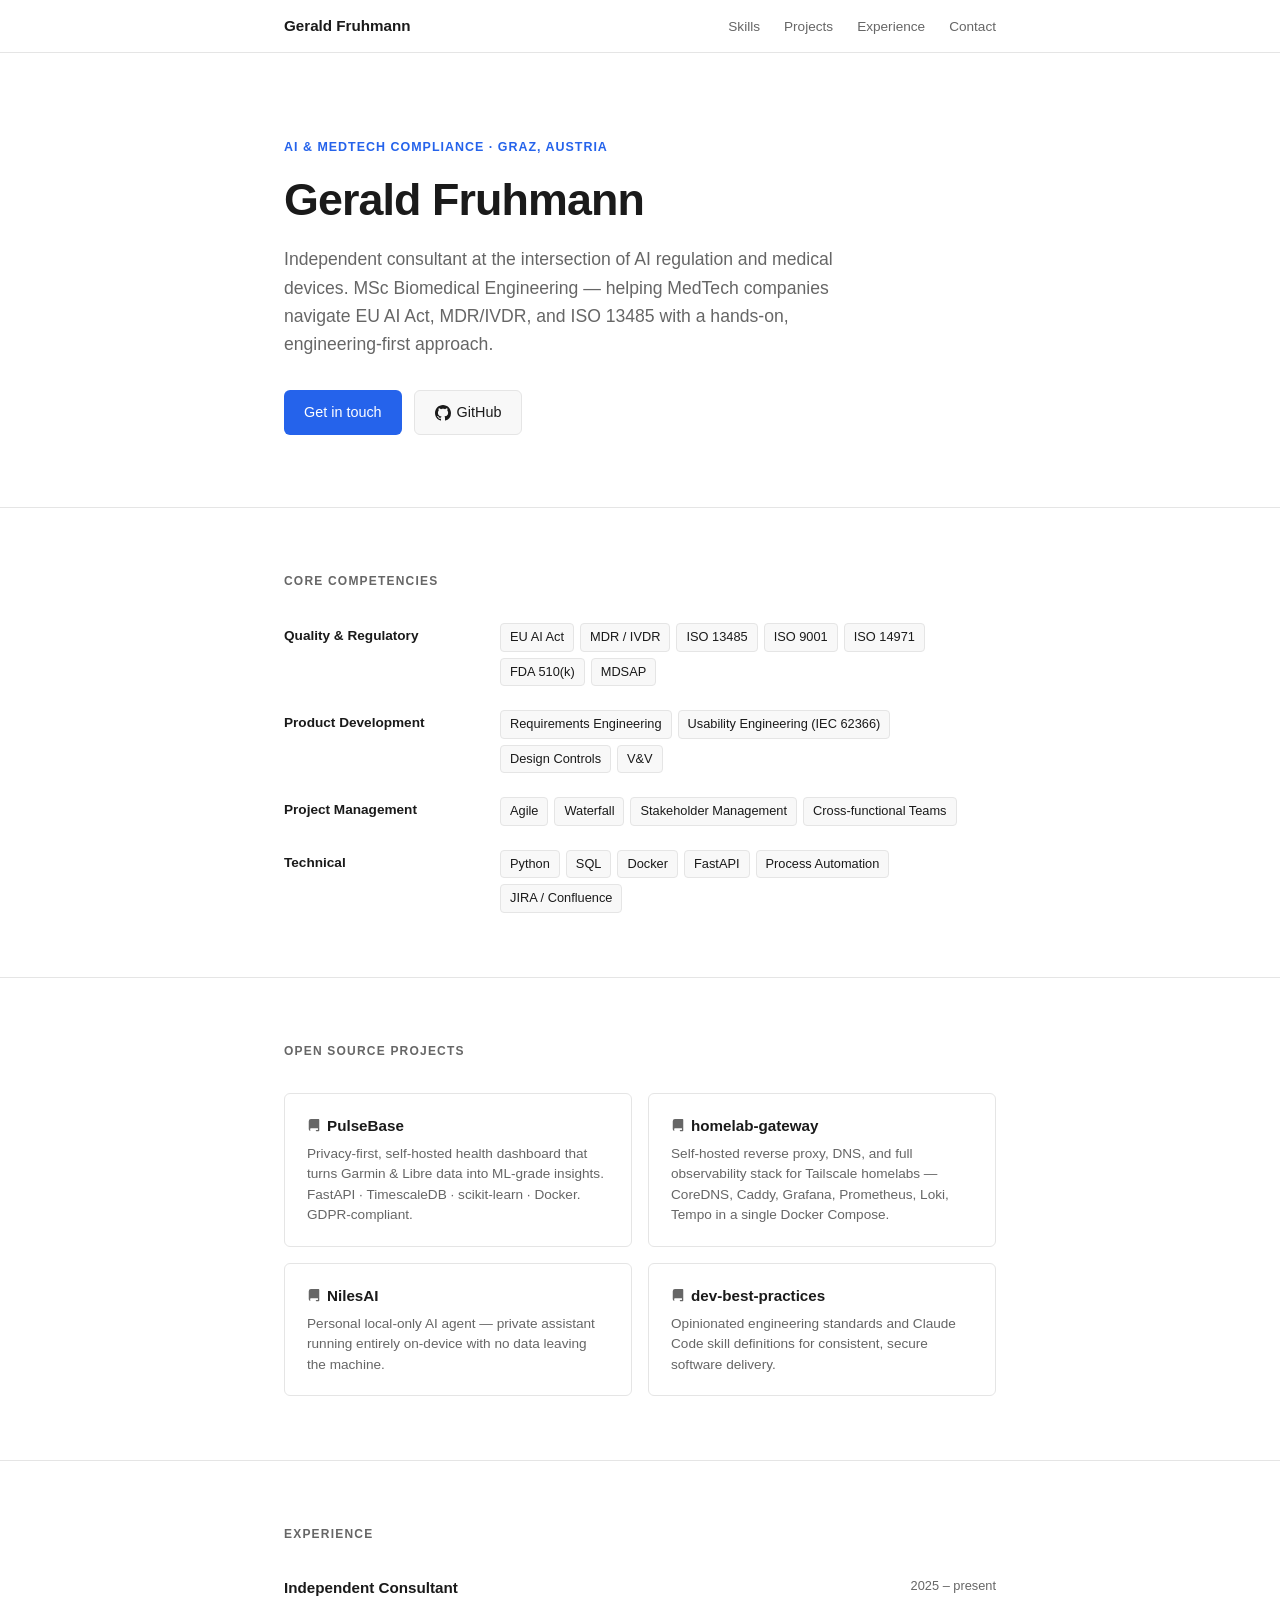
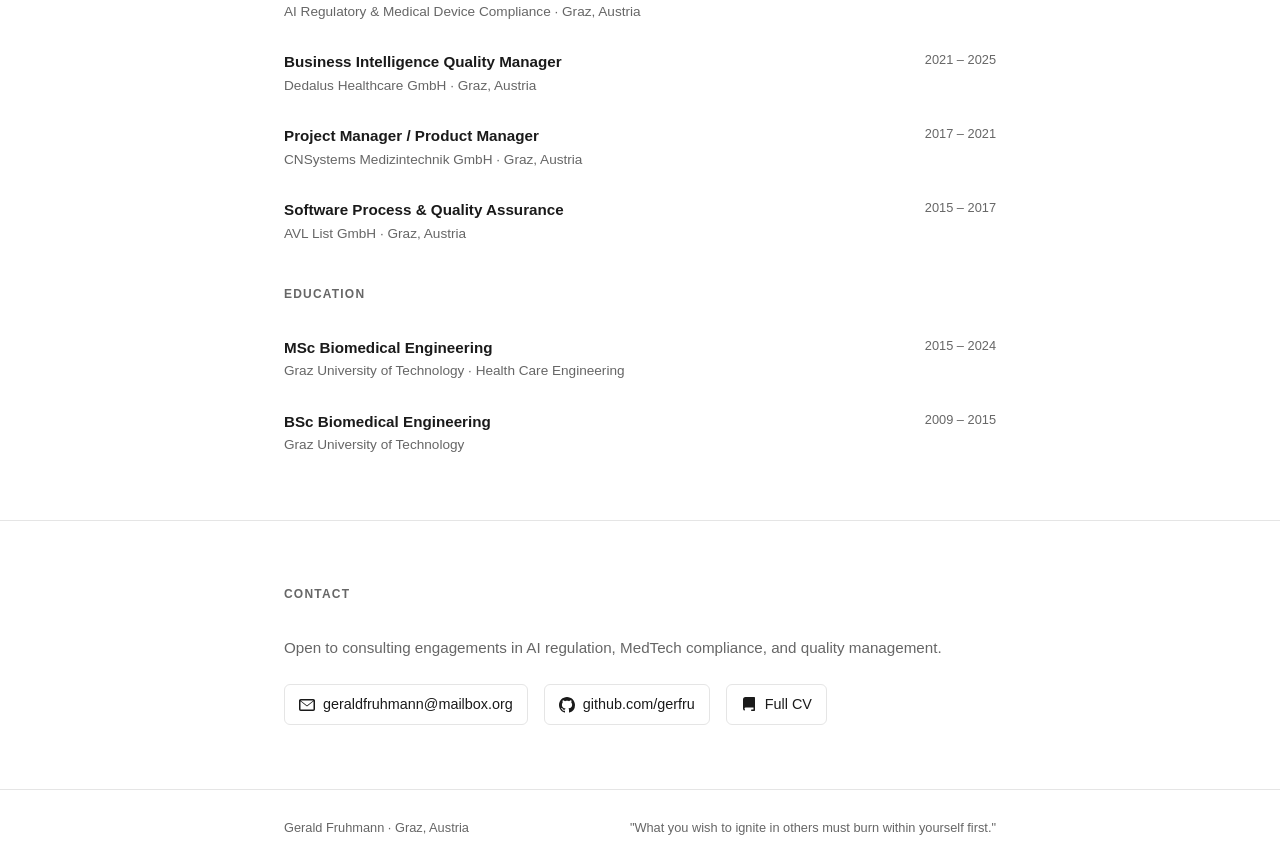
==== index.html @ ea5d5f7c "Initial portfolio landing page" ====
<!DOCTYPE html>
<html lang="en">
<head>
  <meta charset="UTF-8" />
  <meta name="viewport" content="width=device-width, initial-scale=1.0" />
  <title>Gerald Fruhmann</title>
  <meta name="description" content="AI Regulatory & Medical Device Compliance Consultant. MSc Biomedical Engineering. Based in Graz, Austria." />
  <style>
    *, *::before, *::after { box-sizing: border-box; margin: 0; padding: 0; }

    :root {
      --text:    #1a1a1a;
      --muted:   #666;
      --border:  #e5e5e5;
      --bg:      #ffffff;
      --bg-soft: #f8f8f8;
      --accent:  #2563eb;
      --radius:  6px;
    }

    html { font-size: 16px; scroll-behavior: smooth; }

    body {
      font-family: -apple-system, BlinkMacSystemFont, "Segoe UI", Helvetica, Arial, sans-serif;
      color: var(--text);
      background: var(--bg);
      line-height: 1.6;
      -webkit-font-smoothing: antialiased;
    }

    a { color: var(--accent); text-decoration: none; }
    a:hover { text-decoration: underline; }

    /* ── Layout ─────────────────────────────────────── */
    .container {
      max-width: 760px;
      margin: 0 auto;
      padding: 0 24px;
    }

    section { padding: 64px 0; }
    section + section { border-top: 1px solid var(--border); }

    /* ── Nav ─────────────────────────────────────────── */
    nav {
      position: sticky;
      top: 0;
      z-index: 10;
      background: rgba(255,255,255,0.92);
      backdrop-filter: blur(8px);
      border-bottom: 1px solid var(--border);
    }

    nav .container {
      display: flex;
      align-items: center;
      justify-content: space-between;
      height: 52px;
    }

    .nav-name {
      font-weight: 600;
      font-size: 0.95rem;
      color: var(--text);
    }

    .nav-links {
      display: flex;
      gap: 24px;
      list-style: none;
    }

    .nav-links a {
      font-size: 0.85rem;
      color: var(--muted);
    }

    .nav-links a:hover { color: var(--text); text-decoration: none; }

    /* ── Hero ─────────────────────────────────────────── */
    #about { padding-top: 80px; padding-bottom: 72px; }

    .hero-tag {
      display: inline-block;
      font-size: 0.78rem;
      font-weight: 600;
      letter-spacing: 0.08em;
      text-transform: uppercase;
      color: var(--accent);
      margin-bottom: 16px;
    }

    h1 {
      font-size: clamp(2rem, 5vw, 2.8rem);
      font-weight: 700;
      line-height: 1.15;
      letter-spacing: -0.02em;
      margin-bottom: 20px;
    }

    .hero-sub {
      font-size: 1.1rem;
      color: var(--muted);
      max-width: 580px;
      margin-bottom: 32px;
    }

    .hero-actions {
      display: flex;
      gap: 12px;
      flex-wrap: wrap;
    }

    .btn {
      display: inline-flex;
      align-items: center;
      gap: 6px;
      padding: 10px 20px;
      border-radius: var(--radius);
      font-size: 0.9rem;
      font-weight: 500;
      transition: opacity 0.15s;
    }

    .btn:hover { opacity: 0.85; text-decoration: none; }

    .btn-primary {
      background: var(--accent);
      color: #fff;
    }

    .btn-ghost {
      background: var(--bg-soft);
      color: var(--text);
      border: 1px solid var(--border);
    }

    /* ── Section headings ────────────────────────────── */
    .section-label {
      font-size: 0.75rem;
      font-weight: 600;
      letter-spacing: 0.1em;
      text-transform: uppercase;
      color: var(--muted);
      margin-bottom: 32px;
    }

    /* ── Skills ──────────────────────────────────────── */
    .skills-grid {
      display: grid;
      gap: 24px;
    }

    .skill-row {
      display: grid;
      grid-template-columns: 200px 1fr;
      gap: 16px;
      align-items: start;
    }

    .skill-label {
      font-size: 0.85rem;
      font-weight: 600;
      color: var(--text);
      padding-top: 2px;
    }

    .skill-tags {
      display: flex;
      flex-wrap: wrap;
      gap: 6px;
    }

    .tag {
      display: inline-block;
      background: var(--bg-soft);
      border: 1px solid var(--border);
      border-radius: 4px;
      padding: 3px 9px;
      font-size: 0.8rem;
      color: var(--text);
    }

    /* ── Projects ─────────────────────────────────────── */
    .projects-grid {
      display: grid;
      grid-template-columns: repeat(auto-fill, minmax(320px, 1fr));
      gap: 16px;
    }

    .project-card {
      border: 1px solid var(--border);
      border-radius: var(--radius);
      padding: 20px 22px;
      transition: border-color 0.15s, box-shadow 0.15s;
    }

    .project-card:hover {
      border-color: #bbb;
      box-shadow: 0 2px 8px rgba(0,0,0,0.06);
    }

    .project-name {
      font-weight: 600;
      font-size: 0.95rem;
      margin-bottom: 6px;
      display: flex;
      align-items: center;
      gap: 6px;
    }

    .project-name a { color: var(--text); }
    .project-name a:hover { color: var(--accent); text-decoration: none; }

    .project-desc {
      font-size: 0.85rem;
      color: var(--muted);
      line-height: 1.5;
    }

    /* ── Experience ───────────────────────────────────── */
    .exp-list { display: grid; gap: 28px; }

    .exp-item {
      display: grid;
      grid-template-columns: 1fr auto;
      gap: 4px 16px;
    }

    .exp-role { font-weight: 600; font-size: 0.95rem; }
    .exp-org  { font-size: 0.85rem; color: var(--muted); }
    .exp-date {
      font-size: 0.8rem;
      color: var(--muted);
      text-align: right;
      white-space: nowrap;
    }

    /* ── Contact ──────────────────────────────────────── */
    .contact-links {
      display: flex;
      flex-wrap: wrap;
      gap: 16px;
      margin-top: 8px;
    }

    .contact-link {
      display: inline-flex;
      align-items: center;
      gap: 8px;
      font-size: 0.9rem;
      color: var(--text);
      padding: 8px 14px;
      border: 1px solid var(--border);
      border-radius: var(--radius);
      transition: border-color 0.15s;
    }

    .contact-link:hover {
      border-color: #aaa;
      text-decoration: none;
    }

    /* ── Footer ───────────────────────────────────────── */
    footer {
      border-top: 1px solid var(--border);
      padding: 28px 0;
    }

    footer .container {
      display: flex;
      justify-content: space-between;
      align-items: center;
      flex-wrap: wrap;
      gap: 8px;
    }

    footer p { font-size: 0.8rem; color: var(--muted); }

    /* ── Responsive ───────────────────────────────────── */
    @media (max-width: 600px) {
      .skill-row { grid-template-columns: 1fr; gap: 8px; }
      .exp-item  { grid-template-columns: 1fr; }
      .exp-date  { text-align: left; }
      .projects-grid { grid-template-columns: 1fr; }
      .nav-links { gap: 16px; }
    }
  </style>
</head>
<body>

  <nav>
    <div class="container">
      <span class="nav-name">Gerald Fruhmann</span>
      <ul class="nav-links">
        <li><a href="#skills">Skills</a></li>
        <li><a href="#projects">Projects</a></li>
        <li><a href="#experience">Experience</a></li>
        <li><a href="#contact">Contact</a></li>
      </ul>
    </div>
  </nav>

  <!-- ── Hero ── -->
  <section id="about">
    <div class="container">
      <span class="hero-tag">AI &amp; MedTech Compliance · Graz, Austria</span>
      <h1>Gerald Fruhmann</h1>
      <p class="hero-sub">
        Independent consultant at the intersection of AI regulation and medical devices.
        MSc Biomedical Engineering — helping MedTech companies navigate EU AI Act, MDR/IVDR,
        and ISO 13485 with a hands-on, engineering-first approach.
      </p>
      <div class="hero-actions">
        <a class="btn btn-primary" href="#contact">Get in touch</a>
        <a class="btn btn-ghost" href="https://github.com/gerfru" target="_blank" rel="noopener">
          <!-- octicon github -->
          <svg height="16" width="16" viewBox="0 0 16 16" fill="currentColor"><path d="M8 0C3.58 0 0 3.58 0 8c0 3.54 2.29 6.53 5.47 7.59.4.07.55-.17.55-.38 0-.19-.01-.82-.01-1.49-2.01.37-2.53-.49-2.69-.94-.09-.23-.48-.94-.82-1.13-.28-.15-.68-.52-.01-.53.63-.01 1.08.58 1.23.82.72 1.21 1.87.87 2.33.66.07-.52.28-.87.51-1.07-1.78-.2-3.64-.89-3.64-3.95 0-.87.31-1.59.82-2.15-.08-.2-.36-1.02.08-2.12 0 0 .67-.21 2.2.82.64-.18 1.32-.27 2-.27.68 0 1.36.09 2 .27 1.53-1.04 2.2-.82 2.2-.82.44 1.1.16 1.92.08 2.12.51.56.82 1.27.82 2.15 0 3.07-1.87 3.75-3.65 3.95.29.25.54.73.54 1.48 0 1.07-.01 1.93-.01 2.2 0 .21.15.46.55.38A8.013 8.013 0 0016 8c0-4.42-3.58-8-8-8z"/></svg>
          GitHub
        </a>
      </div>
    </div>
  </section>

  <!-- ── Skills ── -->
  <section id="skills">
    <div class="container">
      <p class="section-label">Core Competencies</p>
      <div class="skills-grid">
        <div class="skill-row">
          <span class="skill-label">Quality &amp; Regulatory</span>
          <div class="skill-tags">
            <span class="tag">EU AI Act</span>
            <span class="tag">MDR / IVDR</span>
            <span class="tag">ISO 13485</span>
            <span class="tag">ISO 9001</span>
            <span class="tag">ISO 14971</span>
            <span class="tag">FDA 510(k)</span>
            <span class="tag">MDSAP</span>
          </div>
        </div>
        <div class="skill-row">
          <span class="skill-label">Product Development</span>
          <div class="skill-tags">
            <span class="tag">Requirements Engineering</span>
            <span class="tag">Usability Engineering (IEC 62366)</span>
            <span class="tag">Design Controls</span>
            <span class="tag">V&amp;V</span>
          </div>
        </div>
        <div class="skill-row">
          <span class="skill-label">Project Management</span>
          <div class="skill-tags">
            <span class="tag">Agile</span>
            <span class="tag">Waterfall</span>
            <span class="tag">Stakeholder Management</span>
            <span class="tag">Cross-functional Teams</span>
          </div>
        </div>
        <div class="skill-row">
          <span class="skill-label">Technical</span>
          <div class="skill-tags">
            <span class="tag">Python</span>
            <span class="tag">SQL</span>
            <span class="tag">Docker</span>
            <span class="tag">FastAPI</span>
            <span class="tag">Process Automation</span>
            <span class="tag">JIRA / Confluence</span>
          </div>
        </div>
      </div>
    </div>
  </section>

  <!-- ── Projects ── -->
  <section id="projects">
    <div class="container">
      <p class="section-label">Open Source Projects</p>
      <div class="projects-grid">

        <div class="project-card">
          <div class="project-name">
            <svg height="14" width="14" viewBox="0 0 16 16" fill="#666"><path d="M2 2.5A2.5 2.5 0 014.5 0h8.75a.75.75 0 01.75.75v12.5a.75.75 0 01-.75.75h-2.5a.75.75 0 010-1.5h1.75v-2h-8a1 1 0 00-.714 1.7.75.75 0 01-1.072 1.05A2.495 2.495 0 012 11.5v-9zm10.5-1V9h-8c-.356 0-.694.074-1 .208V2.5a1 1 0 011-1h8z"/></svg>
            <a href="https://github.com/gerfru/PulseBase" target="_blank" rel="noopener">PulseBase</a>
          </div>
          <p class="project-desc">Privacy-first, self-hosted health dashboard that turns Garmin &amp; Libre data into ML-grade insights. FastAPI · TimescaleDB · scikit-learn · Docker. GDPR-compliant.</p>
        </div>

        <div class="project-card">
          <div class="project-name">
            <svg height="14" width="14" viewBox="0 0 16 16" fill="#666"><path d="M2 2.5A2.5 2.5 0 014.5 0h8.75a.75.75 0 01.75.75v12.5a.75.75 0 01-.75.75h-2.5a.75.75 0 010-1.5h1.75v-2h-8a1 1 0 00-.714 1.7.75.75 0 01-1.072 1.05A2.495 2.495 0 012 11.5v-9zm10.5-1V9h-8c-.356 0-.694.074-1 .208V2.5a1 1 0 011-1h8z"/></svg>
            <a href="https://github.com/gerfru/homelab-gateway" target="_blank" rel="noopener">homelab-gateway</a>
          </div>
          <p class="project-desc">Self-hosted reverse proxy, DNS, and full observability stack for Tailscale homelabs — CoreDNS, Caddy, Grafana, Prometheus, Loki, Tempo in a single Docker Compose.</p>
        </div>

        <div class="project-card">
          <div class="project-name">
            <svg height="14" width="14" viewBox="0 0 16 16" fill="#666"><path d="M2 2.5A2.5 2.5 0 014.5 0h8.75a.75.75 0 01.75.75v12.5a.75.75 0 01-.75.75h-2.5a.75.75 0 010-1.5h1.75v-2h-8a1 1 0 00-.714 1.7.75.75 0 01-1.072 1.05A2.495 2.495 0 012 11.5v-9zm10.5-1V9h-8c-.356 0-.694.074-1 .208V2.5a1 1 0 011-1h8z"/></svg>
            <a href="https://github.com/gerfru/NilesAI" target="_blank" rel="noopener">NilesAI</a>
          </div>
          <p class="project-desc">Personal local-only AI agent — private assistant running entirely on-device with no data leaving the machine.</p>
        </div>

        <div class="project-card">
          <div class="project-name">
            <svg height="14" width="14" viewBox="0 0 16 16" fill="#666"><path d="M2 2.5A2.5 2.5 0 014.5 0h8.75a.75.75 0 01.75.75v12.5a.75.75 0 01-.75.75h-2.5a.75.75 0 010-1.5h1.75v-2h-8a1 1 0 00-.714 1.7.75.75 0 01-1.072 1.05A2.495 2.495 0 012 11.5v-9zm10.5-1V9h-8c-.356 0-.694.074-1 .208V2.5a1 1 0 011-1h8z"/></svg>
            <a href="https://github.com/gerfru/dev-best-practices" target="_blank" rel="noopener">dev-best-practices</a>
          </div>
          <p class="project-desc">Opinionated engineering standards and Claude Code skill definitions for consistent, secure software delivery.</p>
        </div>

      </div>
    </div>
  </section>

  <!-- ── Experience ── -->
  <section id="experience">
    <div class="container">
      <p class="section-label">Experience</p>
      <div class="exp-list">

        <div class="exp-item">
          <div>
            <div class="exp-role">Independent Consultant</div>
            <div class="exp-org">AI Regulatory &amp; Medical Device Compliance · Graz, Austria</div>
          </div>
          <div class="exp-date">2025 – present</div>
        </div>

        <div class="exp-item">
          <div>
            <div class="exp-role">Business Intelligence Quality Manager</div>
            <div class="exp-org">Dedalus Healthcare GmbH · Graz, Austria</div>
          </div>
          <div class="exp-date">2021 – 2025</div>
        </div>

        <div class="exp-item">
          <div>
            <div class="exp-role">Project Manager / Product Manager</div>
            <div class="exp-org">CNSystems Medizintechnik GmbH · Graz, Austria</div>
          </div>
          <div class="exp-date">2017 – 2021</div>
        </div>

        <div class="exp-item">
          <div>
            <div class="exp-role">Software Process &amp; Quality Assurance</div>
            <div class="exp-org">AVL List GmbH · Graz, Austria</div>
          </div>
          <div class="exp-date">2015 – 2017</div>
        </div>

      </div>

      <div style="margin-top: 40px;">
        <p class="section-label">Education</p>
        <div class="exp-list">
          <div class="exp-item">
            <div>
              <div class="exp-role">MSc Biomedical Engineering</div>
              <div class="exp-org">Graz University of Technology · Health Care Engineering</div>
            </div>
            <div class="exp-date">2015 – 2024</div>
          </div>
          <div class="exp-item">
            <div>
              <div class="exp-role">BSc Biomedical Engineering</div>
              <div class="exp-org">Graz University of Technology</div>
            </div>
            <div class="exp-date">2009 – 2015</div>
          </div>
        </div>
      </div>
    </div>
  </section>

  <!-- ── Contact ── -->
  <section id="contact">
    <div class="container">
      <p class="section-label">Contact</p>
      <p style="color: var(--muted); margin-bottom: 24px; font-size: 0.95rem;">
        Open to consulting engagements in AI regulation, MedTech compliance, and quality management.
      </p>
      <div class="contact-links">
        <a class="contact-link" href="mailto:geraldfruhmann@mailbox.org">
          <svg width="16" height="16" viewBox="0 0 16 16" fill="currentColor"><path d="M1.75 2h12.5c.966 0 1.75.784 1.75 1.75v8.5A1.75 1.75 0 0114.25 14H1.75A1.75 1.75 0 010 12.25v-8.5C0 2.784.784 2 1.75 2zM1.5 4.307v7.943c0 .138.112.25.25.25h12.5a.25.25 0 00.25-.25V4.307L8.682 8.97a1 1 0 01-1.364 0L1.5 4.307zM14.357 3.5H1.643L8 8.432 14.357 3.5z"/></svg>
          geraldfruhmann@mailbox.org
        </a>
        <a class="contact-link" href="https://github.com/gerfru" target="_blank" rel="noopener">
          <svg width="16" height="16" viewBox="0 0 16 16" fill="currentColor"><path d="M8 0C3.58 0 0 3.58 0 8c0 3.54 2.29 6.53 5.47 7.59.4.07.55-.17.55-.38 0-.19-.01-.82-.01-1.49-2.01.37-2.53-.49-2.69-.94-.09-.23-.48-.94-.82-1.13-.28-.15-.68-.52-.01-.53.63-.01 1.08.58 1.23.82.72 1.21 1.87.87 2.33.66.07-.52.28-.87.51-1.07-1.78-.2-3.64-.89-3.64-3.95 0-.87.31-1.59.82-2.15-.08-.2-.36-1.02.08-2.12 0 0 .67-.21 2.2.82.64-.18 1.32-.27 2-.27.68 0 1.36.09 2 .27 1.53-1.04 2.2-.82 2.2-.82.44 1.1.16 1.92.08 2.12.51.56.82 1.27.82 2.15 0 3.07-1.87 3.75-3.65 3.95.29.25.54.73.54 1.48 0 1.07-.01 1.93-.01 2.2 0 .21.15.46.55.38A8.013 8.013 0 0016 8c0-4.42-3.58-8-8-8z"/></svg>
          github.com/gerfru
        </a>
        <a class="contact-link" href="https://github.com/gerfru/cv" target="_blank" rel="noopener">
          <svg width="16" height="16" viewBox="0 0 16 16" fill="currentColor"><path d="M2 2.5A2.5 2.5 0 014.5 0h8.75a.75.75 0 01.75.75v12.5a.75.75 0 01-.75.75h-2.5a.75.75 0 010-1.5h1.75v-2h-8a1 1 0 00-.714 1.7.75.75 0 01-1.072 1.05A2.495 2.495 0 012 11.5v-9zm10.5-1V9h-8c-.356 0-.694.074-1 .208V2.5a1 1 0 011-1h8z"/></svg>
          Full CV
        </a>
      </div>
    </div>
  </section>

  <footer>
    <div class="container">
      <p>Gerald Fruhmann · Graz, Austria</p>
      <p>"What you wish to ignite in others must burn within yourself first."</p>
    </div>
  </footer>

</body>
</html>
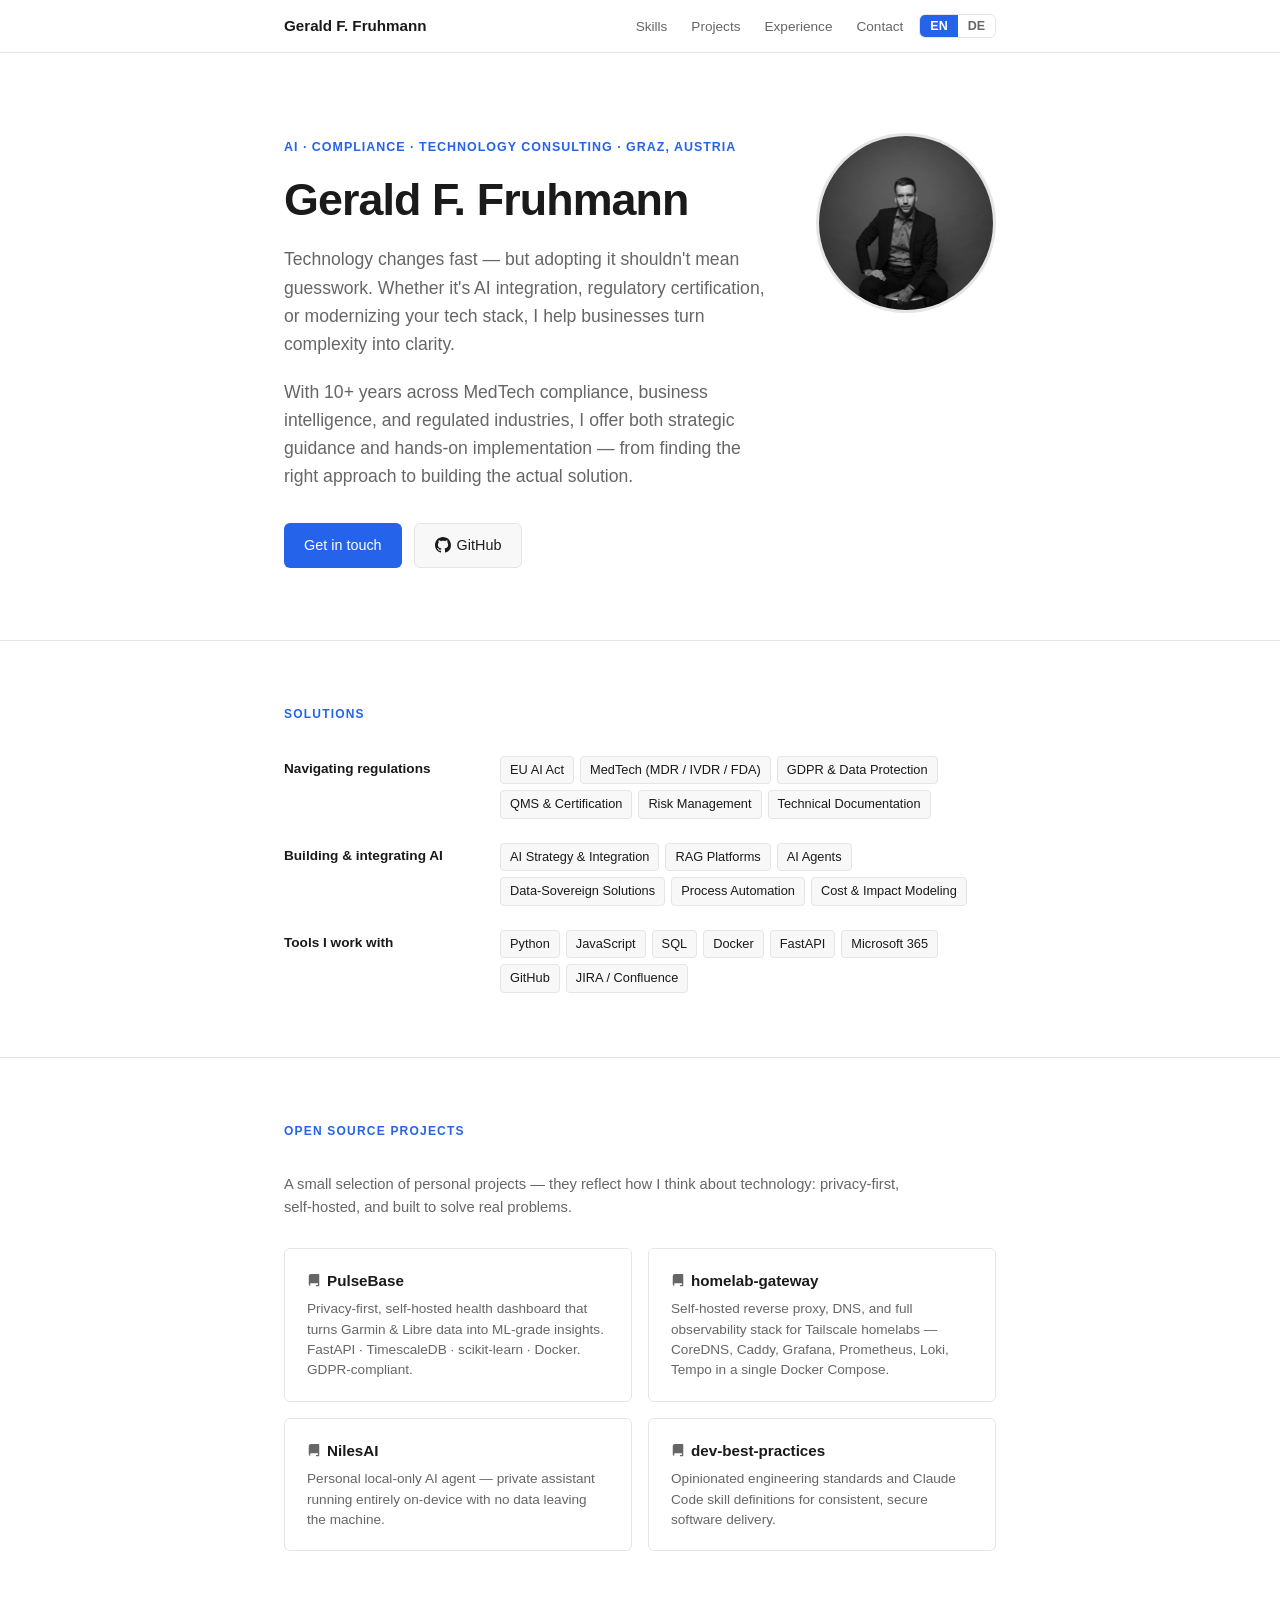
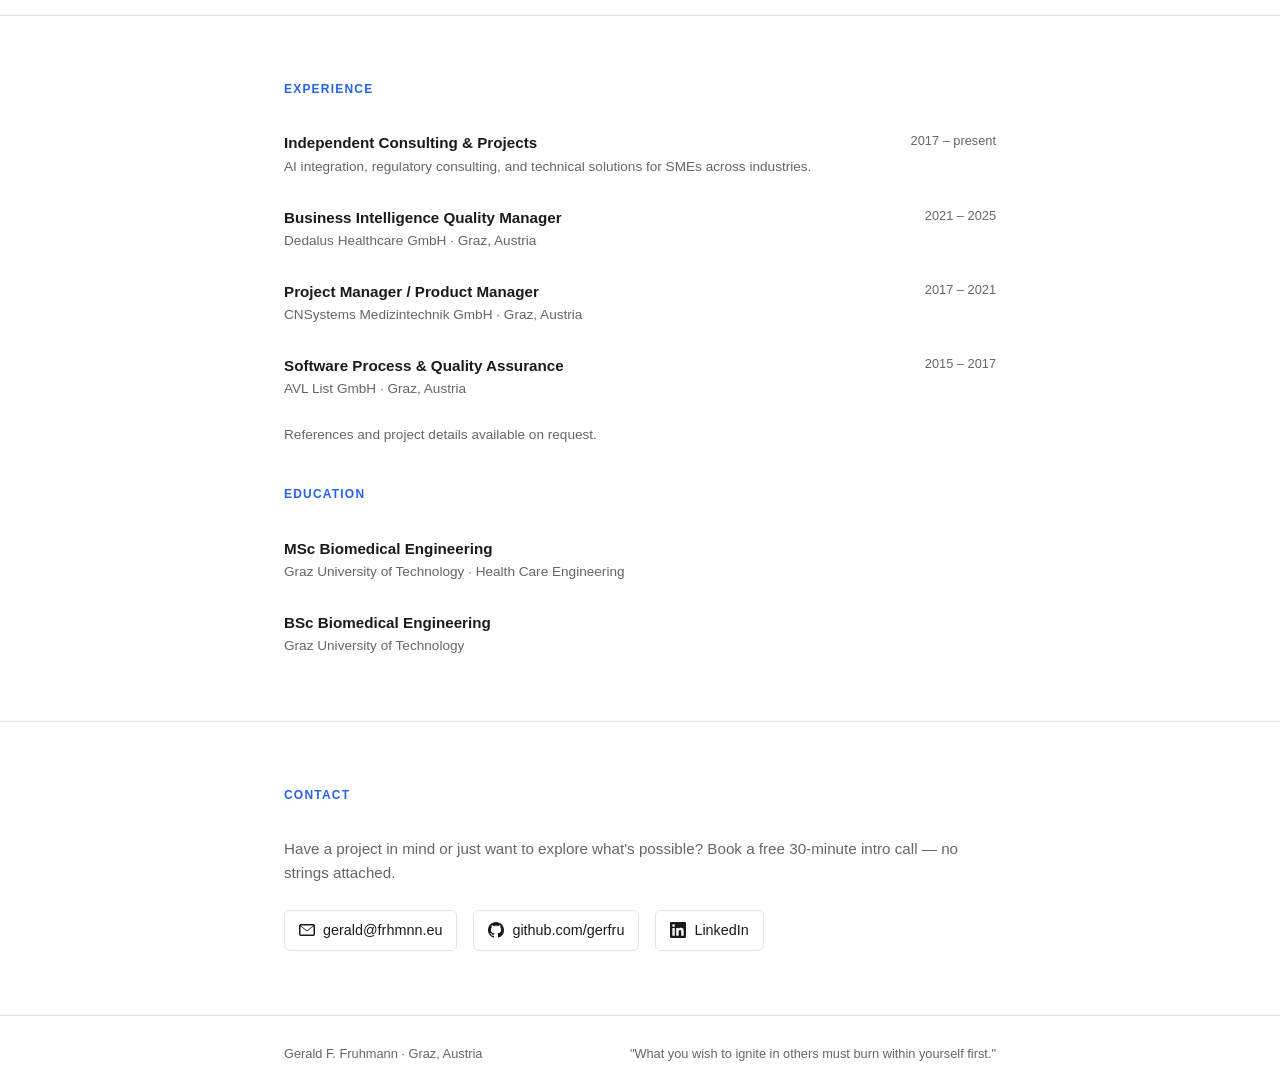
==== commit e489aafe: "Revamp portfolio: broaden positioning, add bilingual support, portrait - Broaden positioning from Me" ====
--- a/index.html
+++ b/index.html
@@ -3,8 +3,24 @@
 <head>
   <meta charset="UTF-8" />
   <meta name="viewport" content="width=device-width, initial-scale=1.0" />
-  <title>Gerald Fruhmann</title>
-  <meta name="description" content="AI Regulatory & Medical Device Compliance Consultant. MSc Biomedical Engineering. Based in Graz, Austria." />
+  <title>Gerald F. Fruhmann — AI, Compliance & Technology Consulting</title>
+  <meta name="description" content="Strategic guidance and hands-on implementation for AI integration, regulatory compliance, and technology modernization. Based in Graz, Austria." />
+  <link rel="canonical" href="https://gerfru.github.io/" />
+
+  <!-- Open Graph -->
+  <meta property="og:type" content="website" />
+  <meta property="og:title" content="Gerald F. Fruhmann — AI, Compliance & Technology Consulting" />
+  <meta property="og:description" content="Strategic guidance and hands-on implementation for AI integration, regulatory compliance, and technology modernization. Based in Graz, Austria." />
+  <meta property="og:url" content="https://gerfru.github.io/" />
+  <meta property="og:locale" content="en_US" />
+
+  <!-- Twitter Card -->
+  <meta name="twitter:card" content="summary" />
+  <meta name="twitter:title" content="Gerald F. Fruhmann — AI, Compliance & Technology Consulting" />
+  <meta name="twitter:description" content="Strategic guidance and hands-on implementation for AI integration, regulatory compliance, and technology modernization. Based in Graz, Austria." />
+
+  <!-- Favicon -->
+  <link rel="icon" type="image/svg+xml" href="data:image/svg+xml,%3Csvg xmlns='http://www.w3.org/2000/svg' viewBox='0 0 64 64'%3E%3Crect width='64' height='64' rx='14' fill='%232563eb'/%3E%3Ctext x='32' y='41' font-family='-apple-system,BlinkMacSystemFont,sans-serif' font-size='28' font-weight='700' fill='white' text-anchor='middle'%3EGF%3C/text%3E%3C/svg%3E" />
   <style>
     *, *::before, *::after { box-sizing: border-box; margin: 0; padding: 0; }
 
@@ -31,6 +47,70 @@
     a { color: var(--accent); text-decoration: none; }
     a:hover { text-decoration: underline; }
 
+    /* ── Language Toggle ─────────────────────────────── */
+    html[lang="en"] [lang="de"] { display: none; }
+    html[lang="de"] [lang="en"] { display: none; }
+
+    .lang-toggle {
+      display: inline-flex;
+      align-items: center;
+      gap: 0;
+      border: 1px solid var(--border);
+      border-radius: var(--radius);
+      overflow: hidden;
+      font-size: 0.78rem;
+      font-weight: 600;
+      cursor: pointer;
+      margin-left: 16px;
+    }
+
+    .lang-toggle button {
+      background: none;
+      border: none;
+      padding: 4px 10px;
+      font-size: 0.78rem;
+      font-weight: 600;
+      cursor: pointer;
+      color: var(--muted);
+      transition: background 0.15s, color 0.15s;
+      font-family: inherit;
+    }
+
+    .lang-toggle button.active {
+      background: var(--accent);
+      color: #fff;
+    }
+
+    .lang-toggle button:hover:not(.active) {
+      background: var(--bg-soft);
+      color: var(--text);
+    }
+
+    /* ── Accessibility ────────────────────────────────── */
+    .skip-link {
+      position: absolute;
+      top: -100%;
+      left: 16px;
+      padding: 8px 16px;
+      background: var(--accent);
+      color: #fff;
+      border-radius: var(--radius);
+      font-size: 0.85rem;
+      font-weight: 500;
+      z-index: 100;
+      transition: top 0.15s;
+    }
+
+    .skip-link:focus {
+      top: 8px;
+      text-decoration: none;
+    }
+
+    :focus-visible {
+      outline: 2px solid var(--accent);
+      outline-offset: 2px;
+    }
+
     /* ── Layout ─────────────────────────────────────── */
     .container {
       max-width: 760px;
@@ -64,6 +144,12 @@
       color: var(--text);
     }
 
+    .nav-right {
+      display: flex;
+      align-items: center;
+      gap: 0;
+    }
+
     .nav-links {
       display: flex;
       gap: 24px;
@@ -79,6 +165,24 @@
 
     /* ── Hero ─────────────────────────────────────────── */
     #about { padding-top: 80px; padding-bottom: 72px; }
+
+    .hero-layout {
+      display: flex;
+      align-items: flex-start;
+      gap: 48px;
+    }
+
+    .hero-text { flex: 1; min-width: 0; }
+
+    .hero-portrait {
+      flex-shrink: 0;
+      width: 180px;
+      height: 180px;
+      border-radius: 50%;
+      object-fit: cover;
+      object-position: center 15%;
+      border: 3px solid var(--border);
+    }
 
     .hero-tag {
       display: inline-block;
@@ -101,14 +205,15 @@
     .hero-sub {
       font-size: 1.1rem;
       color: var(--muted);
-      max-width: 580px;
-      margin-bottom: 32px;
+      max-width: 620px;
+      margin-bottom: 20px;
     }
 
     .hero-actions {
       display: flex;
       gap: 12px;
       flex-wrap: wrap;
+      margin-top: 32px;
     }
 
     .btn {
@@ -119,20 +224,31 @@
       border-radius: var(--radius);
       font-size: 0.9rem;
       font-weight: 500;
-      transition: opacity 0.15s;
-    }
-
-    .btn:hover { opacity: 0.85; text-decoration: none; }
+    }
+
+    .btn:hover { text-decoration: none; }
 
     .btn-primary {
       background: var(--accent);
       color: #fff;
+      transition: background 0.15s, transform 0.15s;
+    }
+
+    .btn-primary:hover {
+      background: #1d4ed8;
+      transform: translateY(-1px);
     }
 
     .btn-ghost {
       background: var(--bg-soft);
       color: var(--text);
       border: 1px solid var(--border);
+      transition: border-color 0.15s, transform 0.15s;
+    }
+
+    .btn-ghost:hover {
+      border-color: #aaa;
+      transform: translateY(-1px);
     }
 
     /* ── Section headings ────────────────────────────── */
@@ -141,7 +257,7 @@
       font-weight: 600;
       letter-spacing: 0.1em;
       text-transform: uppercase;
-      color: var(--muted);
+      color: var(--accent);
       margin-bottom: 32px;
     }
 
@@ -192,12 +308,13 @@
       border: 1px solid var(--border);
       border-radius: var(--radius);
       padding: 20px 22px;
-      transition: border-color 0.15s, box-shadow 0.15s;
+      transition: border-color 0.15s, box-shadow 0.15s, transform 0.15s;
     }
 
     .project-card:hover {
       border-color: #bbb;
-      box-shadow: 0 2px 8px rgba(0,0,0,0.06);
+      box-shadow: 0 4px 12px rgba(0,0,0,0.08);
+      transform: translateY(-2px);
     }
 
     .project-name {
@@ -277,8 +394,33 @@
 
     footer p { font-size: 0.8rem; color: var(--muted); }
 
+    /* ── Animations ───────────────────────────────────── */
+    @keyframes fade-up {
+      from { opacity: 0; transform: translateY(20px); }
+      to   { opacity: 1; transform: translateY(0); }
+    }
+
+    .fade-in {
+      opacity: 0;
+      animation: fade-up 0.5s ease forwards;
+    }
+
+    .fade-in:nth-child(1) { animation-delay: 0s; }
+    .fade-in:nth-child(2) { animation-delay: 0.08s; }
+    .fade-in:nth-child(3) { animation-delay: 0.16s; }
+    .fade-in:nth-child(4) { animation-delay: 0.24s; }
+
+    @media (prefers-reduced-motion: reduce) {
+      .fade-in {
+        opacity: 1;
+        animation: none;
+      }
+    }
+
     /* ── Responsive ───────────────────────────────────── */
     @media (max-width: 600px) {
+      .hero-layout { flex-direction: column-reverse; align-items: center; gap: 32px; }
+      .hero-portrait { width: 140px; height: 140px; }
       .skill-row { grid-template-columns: 1fr; gap: 8px; }
       .exp-item  { grid-template-columns: 1fr; }
       .exp-date  { text-align: left; }
@@ -289,82 +431,127 @@
 </head>
 <body>
 
-  <nav>
+  <a class="skip-link" href="#about">Skip to content</a>
+
+  <nav role="navigation" aria-label="Main navigation">
     <div class="container">
-      <span class="nav-name">Gerald Fruhmann</span>
-      <ul class="nav-links">
-        <li><a href="#skills">Skills</a></li>
-        <li><a href="#projects">Projects</a></li>
-        <li><a href="#experience">Experience</a></li>
-        <li><a href="#contact">Contact</a></li>
-      </ul>
+      <span class="nav-name">Gerald F. Fruhmann</span>
+      <div class="nav-right">
+        <ul class="nav-links">
+          <li><a href="#skills" lang="en">Skills</a><a href="#skills" lang="de">Kompetenzen</a></li>
+          <li><a href="#projects" lang="en">Projects</a><a href="#projects" lang="de">Projekte</a></li>
+          <li><a href="#experience" lang="en">Experience</a><a href="#experience" lang="de">Erfahrung</a></li>
+          <li><a href="#contact" lang="en">Contact</a><a href="#contact" lang="de">Kontakt</a></li>
+        </ul>
+        <div class="lang-toggle" role="group" aria-label="Language">
+          <button data-lang="en" class="active" aria-pressed="true">EN</button>
+          <button data-lang="de" aria-pressed="false">DE</button>
+        </div>
+      </div>
     </div>
   </nav>
 
   <!-- ── Hero ── -->
   <section id="about">
     <div class="container">
-      <span class="hero-tag">AI &amp; MedTech Compliance · Graz, Austria</span>
-      <h1>Gerald Fruhmann</h1>
-      <p class="hero-sub">
-        Independent consultant at the intersection of AI regulation and medical devices.
-        MSc Biomedical Engineering — helping MedTech companies navigate EU AI Act, MDR/IVDR,
-        and ISO 13485 with a hands-on, engineering-first approach.
-      </p>
-      <div class="hero-actions">
-        <a class="btn btn-primary" href="#contact">Get in touch</a>
+      <div class="hero-layout">
+        <div class="hero-text">
+          <span class="hero-tag">AI · Compliance · Technology Consulting · Graz, Austria</span>
+          <h1>Gerald F. Fruhmann</h1>
+
+          <div lang="en">
+            <p class="hero-sub">
+              Technology changes fast — but adopting it shouldn't mean guesswork.
+              Whether it's AI integration, regulatory certification, or modernizing
+              your tech stack, I help businesses turn complexity into clarity.
+            </p>
+            <p class="hero-sub">
+              With 10+ years across MedTech compliance, business intelligence, and
+              regulated industries, I offer both strategic guidance and hands-on
+              implementation — from finding the right approach to building the
+              actual solution.
+            </p>
+          </div>
+
+          <div lang="de">
+            <p class="hero-sub">
+              Technologie entwickelt sich schnell — aber sie einzusetzen sollte kein
+              Ratespiel sein. Ob AI-Einführung, regulatorische Zertifizierung oder
+              technische Modernisierung: Ich helfe Unternehmen, Komplexität in
+              Klarheit zu verwandeln.
+            </p>
+            <p class="hero-sub">
+              Mit über 10 Jahren Erfahrung in MedTech-Compliance, Business Intelligence
+              und regulierten Branchen biete ich strategische Beratung und konkrete
+              Umsetzung — vom richtigen Ansatz bis zur fertigen Lösung.
+            </p>
+          </div>
+
+          <div class="hero-actions">
+        <a class="btn btn-primary" href="#contact">
+          <span lang="en">Get in touch</span>
+          <span lang="de">Kontakt aufnehmen</span>
+        </a>
         <a class="btn btn-ghost" href="https://github.com/gerfru" target="_blank" rel="noopener">
-          <!-- octicon github -->
           <svg height="16" width="16" viewBox="0 0 16 16" fill="currentColor"><path d="M8 0C3.58 0 0 3.58 0 8c0 3.54 2.29 6.53 5.47 7.59.4.07.55-.17.55-.38 0-.19-.01-.82-.01-1.49-2.01.37-2.53-.49-2.69-.94-.09-.23-.48-.94-.82-1.13-.28-.15-.68-.52-.01-.53.63-.01 1.08.58 1.23.82.72 1.21 1.87.87 2.33.66.07-.52.28-.87.51-1.07-1.78-.2-3.64-.89-3.64-3.95 0-.87.31-1.59.82-2.15-.08-.2-.36-1.02.08-2.12 0 0 .67-.21 2.2.82.64-.18 1.32-.27 2-.27.68 0 1.36.09 2 .27 1.53-1.04 2.2-.82 2.2-.82.44 1.1.16 1.92.08 2.12.51.56.82 1.27.82 2.15 0 3.07-1.87 3.75-3.65 3.95.29.25.54.73.54 1.48 0 1.07-.01 1.93-.01 2.2 0 .21.15.46.55.38A8.013 8.013 0 0016 8c0-4.42-3.58-8-8-8z"/></svg>
           GitHub
         </a>
       </div>
+        </div>
+        <img class="hero-portrait" src="portrait.jpg" alt="Gerald F. Fruhmann" width="180" height="180" />
+      </div>
     </div>
   </section>
 
   <!-- ── Skills ── -->
   <section id="skills">
     <div class="container">
-      <p class="section-label">Core Competencies</p>
+      <p class="section-label">
+        <span lang="en">Solutions</span>
+        <span lang="de">Lösungen</span>
+      </p>
       <div class="skills-grid">
         <div class="skill-row">
-          <span class="skill-label">Quality &amp; Regulatory</span>
+          <span class="skill-label">
+            <span lang="en">Navigating regulations</span>
+            <span lang="de">Regulatorik navigieren</span>
+          </span>
           <div class="skill-tags">
             <span class="tag">EU AI Act</span>
-            <span class="tag">MDR / IVDR</span>
-            <span class="tag">ISO 13485</span>
-            <span class="tag">ISO 9001</span>
-            <span class="tag">ISO 14971</span>
-            <span class="tag">FDA 510(k)</span>
-            <span class="tag">MDSAP</span>
+            <span class="tag">MedTech (MDR / IVDR / FDA)</span>
+            <span class="tag">GDPR &amp; Data Protection</span>
+            <span class="tag">QMS &amp; Certification</span>
+            <span class="tag">Risk Management</span>
+            <span class="tag"><span lang="en">Technical Documentation</span><span lang="de">Technische Dokumentation</span></span>
           </div>
         </div>
         <div class="skill-row">
-          <span class="skill-label">Product Development</span>
+          <span class="skill-label">
+            <span lang="en">Building &amp; integrating AI</span>
+            <span lang="de">AI aufbauen &amp; integrieren</span>
+          </span>
           <div class="skill-tags">
-            <span class="tag">Requirements Engineering</span>
-            <span class="tag">Usability Engineering (IEC 62366)</span>
-            <span class="tag">Design Controls</span>
-            <span class="tag">V&amp;V</span>
+            <span class="tag"><span lang="en">AI Strategy &amp; Integration</span><span lang="de">AI-Strategie &amp; Integration</span></span>
+            <span class="tag">RAG Platforms</span>
+            <span class="tag">AI Agents</span>
+            <span class="tag"><span lang="en">Data-Sovereign Solutions</span><span lang="de">Datensouveräne Lösungen</span></span>
+            <span class="tag"><span lang="en">Process Automation</span><span lang="de">Prozessautomatisierung</span></span>
+            <span class="tag"><span lang="en">Cost &amp; Impact Modeling</span><span lang="de">Kosten- &amp; Impact-Modelle</span></span>
           </div>
         </div>
         <div class="skill-row">
-          <span class="skill-label">Project Management</span>
-          <div class="skill-tags">
-            <span class="tag">Agile</span>
-            <span class="tag">Waterfall</span>
-            <span class="tag">Stakeholder Management</span>
-            <span class="tag">Cross-functional Teams</span>
-          </div>
-        </div>
-        <div class="skill-row">
-          <span class="skill-label">Technical</span>
+          <span class="skill-label">
+            <span lang="en">Tools I work with</span>
+            <span lang="de">Meine Werkzeuge</span>
+          </span>
           <div class="skill-tags">
             <span class="tag">Python</span>
+            <span class="tag">JavaScript</span>
             <span class="tag">SQL</span>
             <span class="tag">Docker</span>
             <span class="tag">FastAPI</span>
-            <span class="tag">Process Automation</span>
+            <span class="tag">Microsoft 365</span>
+            <span class="tag">GitHub</span>
             <span class="tag">JIRA / Confluence</span>
           </div>
         </div>
@@ -375,39 +562,50 @@
   <!-- ── Projects ── -->
   <section id="projects">
     <div class="container">
-      <p class="section-label">Open Source Projects</p>
+      <p class="section-label">
+        <span lang="en">Open Source Projects</span>
+        <span lang="de">Open-Source-Projekte</span>
+      </p>
+      <p style="color: var(--muted); margin-bottom: 28px; font-size: 0.92rem; max-width: 620px;">
+        <span lang="en">A small selection of personal projects — they reflect how I think about technology: privacy-first, self-hosted, and built to solve real problems.</span>
+        <span lang="de">Eine kleine Auswahl persönlicher Projekte — sie zeigen, wie ich über Technologie denke: Privacy-first, self-hosted und gebaut, um echte Probleme zu lösen.</span>
+      </p>
       <div class="projects-grid">
 
-        <div class="project-card">
+        <div class="project-card fade-in">
           <div class="project-name">
             <svg height="14" width="14" viewBox="0 0 16 16" fill="#666"><path d="M2 2.5A2.5 2.5 0 014.5 0h8.75a.75.75 0 01.75.75v12.5a.75.75 0 01-.75.75h-2.5a.75.75 0 010-1.5h1.75v-2h-8a1 1 0 00-.714 1.7.75.75 0 01-1.072 1.05A2.495 2.495 0 012 11.5v-9zm10.5-1V9h-8c-.356 0-.694.074-1 .208V2.5a1 1 0 011-1h8z"/></svg>
             <a href="https://github.com/gerfru/PulseBase" target="_blank" rel="noopener">PulseBase</a>
           </div>
-          <p class="project-desc">Privacy-first, self-hosted health dashboard that turns Garmin &amp; Libre data into ML-grade insights. FastAPI · TimescaleDB · scikit-learn · Docker. GDPR-compliant.</p>
-        </div>
-
-        <div class="project-card">
+          <p class="project-desc" lang="en">Privacy-first, self-hosted health dashboard that turns Garmin &amp; Libre data into ML-grade insights. FastAPI · TimescaleDB · scikit-learn · Docker. GDPR-compliant.</p>
+          <p class="project-desc" lang="de">Datenschutzorientiertes, selbst gehostetes Health-Dashboard, das Garmin- &amp; Libre-Daten in ML-Insights verwandelt. FastAPI · TimescaleDB · scikit-learn · Docker. DSGVO-konform.</p>
+        </div>
+
+        <div class="project-card fade-in">
           <div class="project-name">
             <svg height="14" width="14" viewBox="0 0 16 16" fill="#666"><path d="M2 2.5A2.5 2.5 0 014.5 0h8.75a.75.75 0 01.75.75v12.5a.75.75 0 01-.75.75h-2.5a.75.75 0 010-1.5h1.75v-2h-8a1 1 0 00-.714 1.7.75.75 0 01-1.072 1.05A2.495 2.495 0 012 11.5v-9zm10.5-1V9h-8c-.356 0-.694.074-1 .208V2.5a1 1 0 011-1h8z"/></svg>
             <a href="https://github.com/gerfru/homelab-gateway" target="_blank" rel="noopener">homelab-gateway</a>
           </div>
-          <p class="project-desc">Self-hosted reverse proxy, DNS, and full observability stack for Tailscale homelabs — CoreDNS, Caddy, Grafana, Prometheus, Loki, Tempo in a single Docker Compose.</p>
-        </div>
-
-        <div class="project-card">
+          <p class="project-desc" lang="en">Self-hosted reverse proxy, DNS, and full observability stack for Tailscale homelabs — CoreDNS, Caddy, Grafana, Prometheus, Loki, Tempo in a single Docker Compose.</p>
+          <p class="project-desc" lang="de">Selbst gehosteter Reverse-Proxy, DNS und vollständiger Observability-Stack für Tailscale-Homelabs — CoreDNS, Caddy, Grafana, Prometheus, Loki, Tempo in einem Docker Compose.</p>
+        </div>
+
+        <div class="project-card fade-in">
           <div class="project-name">
             <svg height="14" width="14" viewBox="0 0 16 16" fill="#666"><path d="M2 2.5A2.5 2.5 0 014.5 0h8.75a.75.75 0 01.75.75v12.5a.75.75 0 01-.75.75h-2.5a.75.75 0 010-1.5h1.75v-2h-8a1 1 0 00-.714 1.7.75.75 0 01-1.072 1.05A2.495 2.495 0 012 11.5v-9zm10.5-1V9h-8c-.356 0-.694.074-1 .208V2.5a1 1 0 011-1h8z"/></svg>
             <a href="https://github.com/gerfru/NilesAI" target="_blank" rel="noopener">NilesAI</a>
           </div>
-          <p class="project-desc">Personal local-only AI agent — private assistant running entirely on-device with no data leaving the machine.</p>
-        </div>
-
-        <div class="project-card">
+          <p class="project-desc" lang="en">Personal local-only AI agent — private assistant running entirely on-device with no data leaving the machine.</p>
+          <p class="project-desc" lang="de">Persönlicher, lokaler AI-Agent — privater Assistent, der vollständig auf dem eigenen Gerät läuft, ohne dass Daten das Gerät verlassen.</p>
+        </div>
+
+        <div class="project-card fade-in">
           <div class="project-name">
             <svg height="14" width="14" viewBox="0 0 16 16" fill="#666"><path d="M2 2.5A2.5 2.5 0 014.5 0h8.75a.75.75 0 01.75.75v12.5a.75.75 0 01-.75.75h-2.5a.75.75 0 010-1.5h1.75v-2h-8a1 1 0 00-.714 1.7.75.75 0 01-1.072 1.05A2.495 2.495 0 012 11.5v-9zm10.5-1V9h-8c-.356 0-.694.074-1 .208V2.5a1 1 0 011-1h8z"/></svg>
             <a href="https://github.com/gerfru/dev-best-practices" target="_blank" rel="noopener">dev-best-practices</a>
           </div>
-          <p class="project-desc">Opinionated engineering standards and Claude Code skill definitions for consistent, secure software delivery.</p>
+          <p class="project-desc" lang="en">Opinionated engineering standards and Claude Code skill definitions for consistent, secure software delivery.</p>
+          <p class="project-desc" lang="de">Klare Engineering-Standards und Claude-Code-Skill-Definitionen für konsistente, sichere Softwareentwicklung.</p>
         </div>
 
       </div>
@@ -417,15 +615,18 @@
   <!-- ── Experience ── -->
   <section id="experience">
     <div class="container">
-      <p class="section-label">Experience</p>
+      <p class="section-label">
+        <span lang="en">Experience</span>
+        <span lang="de">Erfahrung</span>
+      </p>
       <div class="exp-list">
 
         <div class="exp-item">
           <div>
-            <div class="exp-role">Independent Consultant</div>
-            <div class="exp-org">AI Regulatory &amp; Medical Device Compliance · Graz, Austria</div>
-          </div>
-          <div class="exp-date">2025 – present</div>
+            <div class="exp-role"><span lang="en">Independent Consulting &amp; Projects</span><span lang="de">Selbstständige Beratung &amp; Projekte</span></div>
+            <div class="exp-org"><span lang="en">AI integration, regulatory consulting, and technical solutions for SMEs across industries.</span><span lang="de">AI-Integration, regulatorische Beratung und technische Lösungen für KMUs verschiedener Branchen.</span></div>
+          </div>
+          <div class="exp-date">2017 – <span lang="en">present</span><span lang="de">heute</span></div>
         </div>
 
         <div class="exp-item">
@@ -453,23 +654,28 @@
         </div>
 
       </div>
+      <p style="color: var(--muted); margin-top: 24px; font-size: 0.85rem;">
+        <span lang="en">References and project details available on request.</span>
+        <span lang="de">Referenzen und Projektdetails gerne auf Anfrage.</span>
+      </p>
 
       <div style="margin-top: 40px;">
-        <p class="section-label">Education</p>
+        <p class="section-label">
+          <span lang="en">Education</span>
+          <span lang="de">Ausbildung</span>
+        </p>
         <div class="exp-list">
           <div class="exp-item">
             <div>
               <div class="exp-role">MSc Biomedical Engineering</div>
               <div class="exp-org">Graz University of Technology · Health Care Engineering</div>
             </div>
-            <div class="exp-date">2015 – 2024</div>
           </div>
           <div class="exp-item">
             <div>
               <div class="exp-role">BSc Biomedical Engineering</div>
               <div class="exp-org">Graz University of Technology</div>
             </div>
-            <div class="exp-date">2009 – 2015</div>
           </div>
         </div>
       </div>
@@ -479,22 +685,26 @@
   <!-- ── Contact ── -->
   <section id="contact">
     <div class="container">
-      <p class="section-label">Contact</p>
+      <p class="section-label">
+        <span lang="en">Contact</span>
+        <span lang="de">Kontakt</span>
+      </p>
       <p style="color: var(--muted); margin-bottom: 24px; font-size: 0.95rem;">
-        Open to consulting engagements in AI regulation, MedTech compliance, and quality management.
+        <span lang="en">Have a project in mind or just want to explore what's possible? Book a free 30-minute intro call — no strings attached.</span>
+        <span lang="de">Ein Projekt im Kopf oder einfach ausloten, was möglich ist? Buchen Sie ein kostenloses 30-Minuten-Erstgespräch — unverbindlich.</span>
       </p>
       <div class="contact-links">
-        <a class="contact-link" href="mailto:geraldfruhmann@mailbox.org">
+        <a class="contact-link" href="mailto:gerald@frhmnn.eu">
           <svg width="16" height="16" viewBox="0 0 16 16" fill="currentColor"><path d="M1.75 2h12.5c.966 0 1.75.784 1.75 1.75v8.5A1.75 1.75 0 0114.25 14H1.75A1.75 1.75 0 010 12.25v-8.5C0 2.784.784 2 1.75 2zM1.5 4.307v7.943c0 .138.112.25.25.25h12.5a.25.25 0 00.25-.25V4.307L8.682 8.97a1 1 0 01-1.364 0L1.5 4.307zM14.357 3.5H1.643L8 8.432 14.357 3.5z"/></svg>
-          geraldfruhmann@mailbox.org
+          gerald@frhmnn.eu
         </a>
         <a class="contact-link" href="https://github.com/gerfru" target="_blank" rel="noopener">
           <svg width="16" height="16" viewBox="0 0 16 16" fill="currentColor"><path d="M8 0C3.58 0 0 3.58 0 8c0 3.54 2.29 6.53 5.47 7.59.4.07.55-.17.55-.38 0-.19-.01-.82-.01-1.49-2.01.37-2.53-.49-2.69-.94-.09-.23-.48-.94-.82-1.13-.28-.15-.68-.52-.01-.53.63-.01 1.08.58 1.23.82.72 1.21 1.87.87 2.33.66.07-.52.28-.87.51-1.07-1.78-.2-3.64-.89-3.64-3.95 0-.87.31-1.59.82-2.15-.08-.2-.36-1.02.08-2.12 0 0 .67-.21 2.2.82.64-.18 1.32-.27 2-.27.68 0 1.36.09 2 .27 1.53-1.04 2.2-.82 2.2-.82.44 1.1.16 1.92.08 2.12.51.56.82 1.27.82 2.15 0 3.07-1.87 3.75-3.65 3.95.29.25.54.73.54 1.48 0 1.07-.01 1.93-.01 2.2 0 .21.15.46.55.38A8.013 8.013 0 0016 8c0-4.42-3.58-8-8-8z"/></svg>
           github.com/gerfru
         </a>
-        <a class="contact-link" href="https://github.com/gerfru/cv" target="_blank" rel="noopener">
-          <svg width="16" height="16" viewBox="0 0 16 16" fill="currentColor"><path d="M2 2.5A2.5 2.5 0 014.5 0h8.75a.75.75 0 01.75.75v12.5a.75.75 0 01-.75.75h-2.5a.75.75 0 010-1.5h1.75v-2h-8a1 1 0 00-.714 1.7.75.75 0 01-1.072 1.05A2.495 2.495 0 012 11.5v-9zm10.5-1V9h-8c-.356 0-.694.074-1 .208V2.5a1 1 0 011-1h8z"/></svg>
-          Full CV
+        <a class="contact-link" href="https://www.linkedin.com/in/gerald-fruhmann-3b169493/" target="_blank" rel="noopener">
+          <svg width="16" height="16" viewBox="0 0 16 16" fill="currentColor"><path d="M13.632 13.635h-2.37V9.922c0-.886-.018-2.025-1.234-2.025-1.235 0-1.424.964-1.424 1.96v3.778H6.234V6.001h2.275v1.044h.032c.317-.6 1.09-1.233 2.245-1.233 2.401 0 2.845 1.58 2.845 3.637v4.186zM3.558 4.955a1.376 1.376 0 110-2.752 1.376 1.376 0 010 2.752zm1.188 8.68H2.37V6.001h2.376v7.634zM14.816 0H1.182C.528 0 0 .516 0 1.153v13.694C0 15.484.528 16 1.182 16h13.634c.654 0 1.184-.516 1.184-1.153V1.153C16 .516 15.47 0 14.816 0z"/></svg>
+          LinkedIn
         </a>
       </div>
     </div>
@@ -502,10 +712,35 @@
 
   <footer>
     <div class="container">
-      <p>Gerald Fruhmann · Graz, Austria</p>
-      <p>"What you wish to ignite in others must burn within yourself first."</p>
+      <p>Gerald F. Fruhmann · Graz, Austria</p>
+      <p lang="en">"What you wish to ignite in others must burn within yourself first."</p>
+      <p lang="de">„Was du in anderen entzünden willst, muss in dir selbst brennen."</p>
     </div>
   </footer>
 
+  <script>
+    document.addEventListener('DOMContentLoaded', function() {
+      var saved = localStorage.getItem('lang');
+      var browser = navigator.language.startsWith('de') ? 'de' : 'en';
+      var lang = saved || browser;
+
+      function setLang(l) {
+        document.documentElement.lang = l;
+        localStorage.setItem('lang', l);
+        document.querySelectorAll('.lang-toggle button').forEach(function(btn) {
+          var isActive = btn.dataset.lang === l;
+          btn.classList.toggle('active', isActive);
+          btn.setAttribute('aria-pressed', isActive);
+        });
+      }
+
+      setLang(lang);
+
+      document.querySelector('.lang-toggle').addEventListener('click', function(e) {
+        if (e.target.dataset.lang) setLang(e.target.dataset.lang);
+      });
+    });
+  </script>
+
 </body>
 </html>
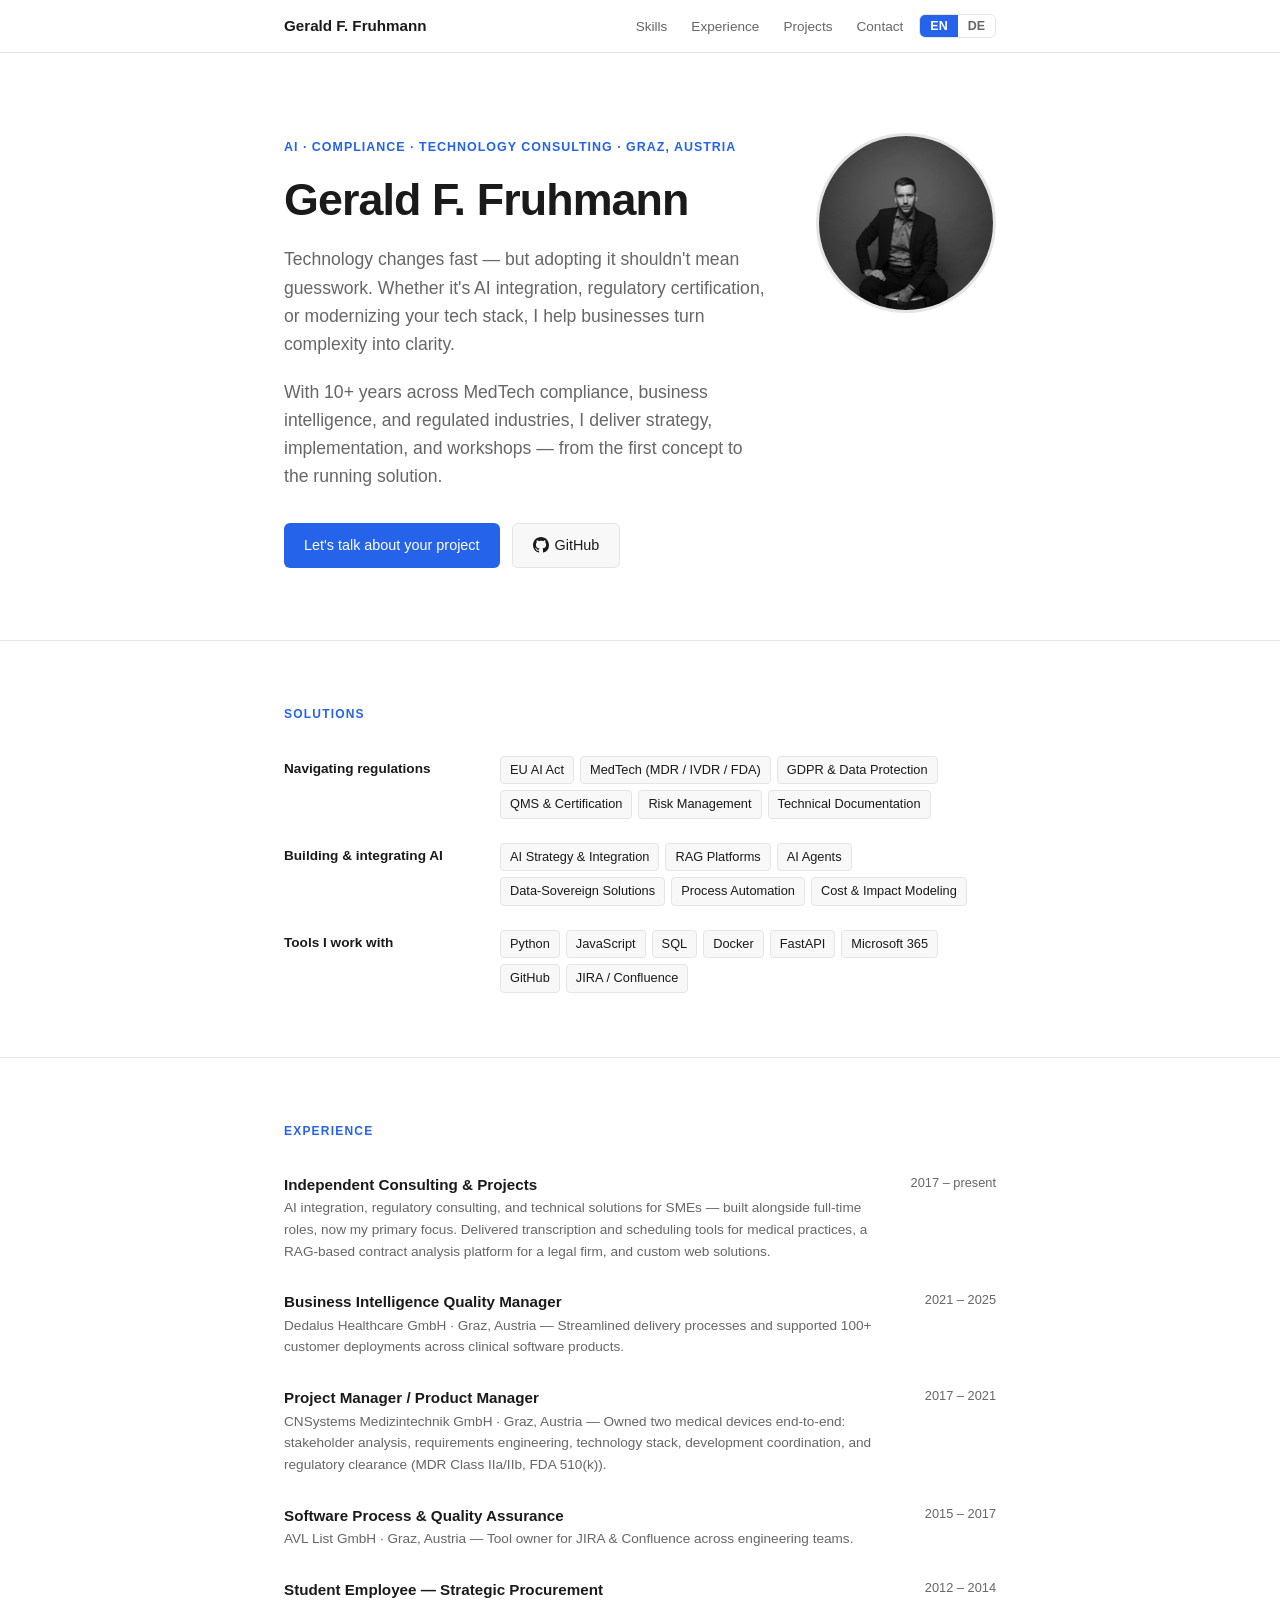
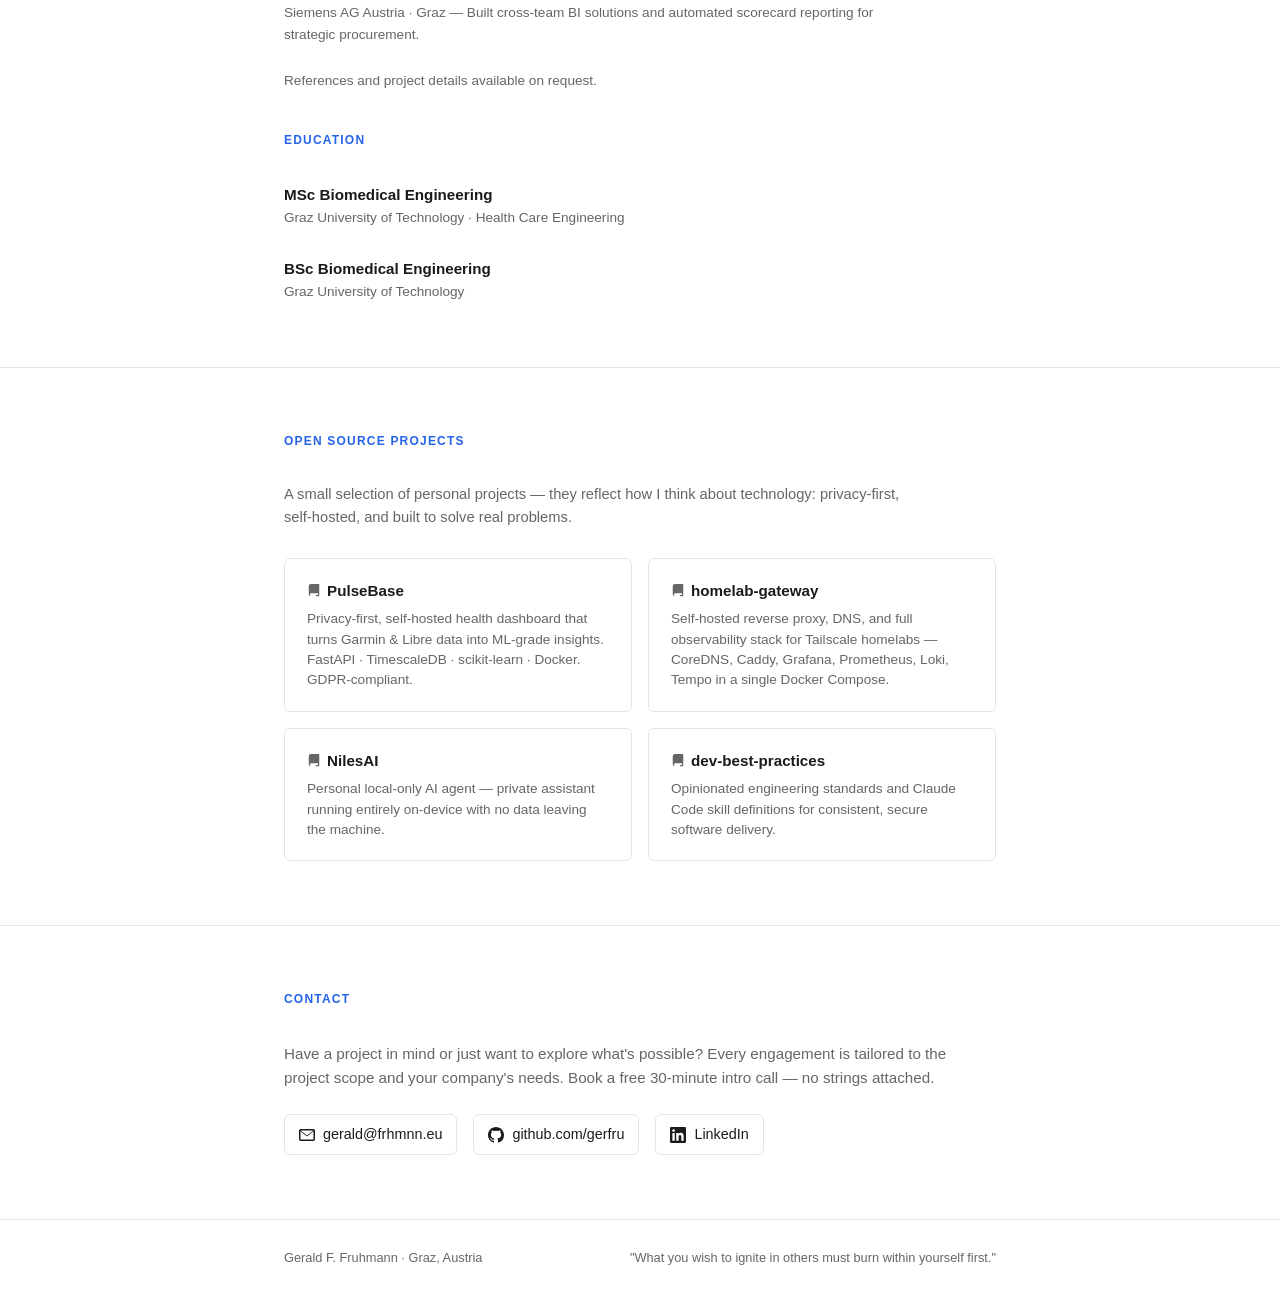
==== commit 6d6b1fb5: "update" ====
--- a/index.html
+++ b/index.html
@@ -439,8 +439,8 @@
       <div class="nav-right">
         <ul class="nav-links">
           <li><a href="#skills" lang="en">Skills</a><a href="#skills" lang="de">Kompetenzen</a></li>
+          <li><a href="#experience" lang="en">Experience</a><a href="#experience" lang="de">Erfahrung</a></li>
           <li><a href="#projects" lang="en">Projects</a><a href="#projects" lang="de">Projekte</a></li>
-          <li><a href="#experience" lang="en">Experience</a><a href="#experience" lang="de">Erfahrung</a></li>
           <li><a href="#contact" lang="en">Contact</a><a href="#contact" lang="de">Kontakt</a></li>
         </ul>
         <div class="lang-toggle" role="group" aria-label="Language">
@@ -456,7 +456,7 @@
     <div class="container">
       <div class="hero-layout">
         <div class="hero-text">
-          <span class="hero-tag">AI · Compliance · Technology Consulting · Graz, Austria</span>
+          <span class="hero-tag"><span lang="en">AI · Compliance · Technology Consulting · Graz, Austria</span><span lang="de">AI · Compliance · Technologieberatung · Graz, Österreich</span></span>
           <h1>Gerald F. Fruhmann</h1>
 
           <div lang="en">
@@ -467,9 +467,8 @@
             </p>
             <p class="hero-sub">
               With 10+ years across MedTech compliance, business intelligence, and
-              regulated industries, I offer both strategic guidance and hands-on
-              implementation — from finding the right approach to building the
-              actual solution.
+              regulated industries, I deliver strategy, implementation, and workshops —
+              from the first concept to the running solution.
             </p>
           </div>
 
@@ -482,15 +481,15 @@
             </p>
             <p class="hero-sub">
               Mit über 10 Jahren Erfahrung in MedTech-Compliance, Business Intelligence
-              und regulierten Branchen biete ich strategische Beratung und konkrete
-              Umsetzung — vom richtigen Ansatz bis zur fertigen Lösung.
+              und regulierten Branchen liefere ich Strategie, Umsetzung und Workshops —
+              vom ersten Konzept bis zur laufenden Lösung.
             </p>
           </div>
 
           <div class="hero-actions">
         <a class="btn btn-primary" href="#contact">
-          <span lang="en">Get in touch</span>
-          <span lang="de">Kontakt aufnehmen</span>
+          <span lang="en">Let's talk about your project</span>
+          <span lang="de">Sprechen wir über Ihr Projekt</span>
         </a>
         <a class="btn btn-ghost" href="https://github.com/gerfru" target="_blank" rel="noopener">
           <svg height="16" width="16" viewBox="0 0 16 16" fill="currentColor"><path d="M8 0C3.58 0 0 3.58 0 8c0 3.54 2.29 6.53 5.47 7.59.4.07.55-.17.55-.38 0-.19-.01-.82-.01-1.49-2.01.37-2.53-.49-2.69-.94-.09-.23-.48-.94-.82-1.13-.28-.15-.68-.52-.01-.53.63-.01 1.08.58 1.23.82.72 1.21 1.87.87 2.33.66.07-.52.28-.87.51-1.07-1.78-.2-3.64-.89-3.64-3.95 0-.87.31-1.59.82-2.15-.08-.2-.36-1.02.08-2.12 0 0 .67-.21 2.2.82.64-.18 1.32-.27 2-.27.68 0 1.36.09 2 .27 1.53-1.04 2.2-.82 2.2-.82.44 1.1.16 1.92.08 2.12.51.56.82 1.27.82 2.15 0 3.07-1.87 3.75-3.65 3.95.29.25.54.73.54 1.48 0 1.07-.01 1.93-.01 2.2 0 .21.15.46.55.38A8.013 8.013 0 0016 8c0-4.42-3.58-8-8-8z"/></svg>
@@ -519,9 +518,9 @@
           <div class="skill-tags">
             <span class="tag">EU AI Act</span>
             <span class="tag">MedTech (MDR / IVDR / FDA)</span>
-            <span class="tag">GDPR &amp; Data Protection</span>
-            <span class="tag">QMS &amp; Certification</span>
-            <span class="tag">Risk Management</span>
+            <span class="tag"><span lang="en">GDPR &amp; Data Protection</span><span lang="de">DSGVO &amp; Datenschutz</span></span>
+            <span class="tag"><span lang="en">QMS &amp; Certification</span><span lang="de">QMS &amp; Zertifizierung</span></span>
+            <span class="tag"><span lang="en">Risk Management</span><span lang="de">Risikomanagement</span></span>
             <span class="tag"><span lang="en">Technical Documentation</span><span lang="de">Technische Dokumentation</span></span>
           </div>
         </div>
@@ -559,6 +558,84 @@
     </div>
   </section>
 
+  <!-- ── Experience ── -->
+  <section id="experience">
+    <div class="container">
+      <p class="section-label">
+        <span lang="en">Experience</span>
+        <span lang="de">Erfahrung</span>
+      </p>
+      <div class="exp-list">
+
+        <div class="exp-item">
+          <div>
+            <div class="exp-role"><span lang="en">Independent Consulting &amp; Projects</span><span lang="de">Selbstständige Beratung &amp; Projekte</span></div>
+            <div class="exp-org"><span lang="en">AI integration, regulatory consulting, and technical solutions for SMEs — built alongside full-time roles, now my primary focus. Delivered transcription and scheduling tools for medical practices, a RAG-based contract analysis platform for a legal firm, and custom web solutions.</span><span lang="de">AI-Integration, regulatorische Beratung und technische Lösungen für KMUs — parallel zu Festanstellungen aufgebaut, jetzt mein Hauptfokus. Transkriptions- und Terminplanungs-Tools für Arztpraxen, eine RAG-basierte Vertragsanalyse-Plattform für eine Kanzlei und individuelle Web-Lösungen umgesetzt.</span></div>
+          </div>
+          <div class="exp-date">2017 – <span lang="en">present</span><span lang="de">heute</span></div>
+        </div>
+
+        <div class="exp-item">
+          <div>
+            <div class="exp-role">Business Intelligence Quality Manager</div>
+            <div class="exp-org"><span lang="en">Dedalus Healthcare GmbH · Graz, Austria — Streamlined delivery processes and supported 100+ customer deployments across clinical software products.</span><span lang="de">Dedalus Healthcare GmbH · Graz — Delivery-Prozesse optimiert und über 100 Kundeninstallationen klinischer Softwareprodukte begleitet.</span></div>
+          </div>
+          <div class="exp-date">2021 – 2025</div>
+        </div>
+
+        <div class="exp-item">
+          <div>
+            <div class="exp-role">Project Manager / Product Manager</div>
+            <div class="exp-org"><span lang="en">CNSystems Medizintechnik GmbH · Graz, Austria — Owned two medical devices end-to-end: stakeholder analysis, requirements engineering, technology stack, development coordination, and regulatory clearance (MDR Class IIa/IIb, FDA 510(k)).</span><span lang="de">CNSystems Medizintechnik GmbH · Graz — Zwei Medizinprodukte Ende-zu-Ende verantwortet: Stakeholder-Analyse, Requirements Engineering, Technologie-Stack, Entwicklungskoordination und regulatorische Zulassung (MDR Klasse IIa/IIb, FDA 510(k)).</span></div>
+          </div>
+          <div class="exp-date">2017 – 2021</div>
+        </div>
+
+        <div class="exp-item">
+          <div>
+            <div class="exp-role">Software Process &amp; Quality Assurance</div>
+            <div class="exp-org"><span lang="en">AVL List GmbH · Graz, Austria — Tool owner for JIRA &amp; Confluence across engineering teams.</span><span lang="de">AVL List GmbH · Graz — Tool-Verantwortlicher für JIRA &amp; Confluence über Engineering-Teams hinweg.</span></div>
+          </div>
+          <div class="exp-date">2015 – 2017</div>
+        </div>
+
+        <div class="exp-item">
+          <div>
+            <div class="exp-role"><span lang="en">Student Employee — Strategic Procurement</span><span lang="de">Werkstudent — Strategischer Einkauf</span></div>
+            <div class="exp-org"><span lang="en">Siemens AG Austria · Graz — Built cross-team BI solutions and automated scorecard reporting for strategic procurement.</span><span lang="de">Siemens AG Austria · Graz — Team- und bereichsübergreifende BI-Lösungen und automatisiertes Scorecard-Reporting für den strategischen Einkauf erstellt.</span></div>
+          </div>
+          <div class="exp-date">2012 – 2014</div>
+        </div>
+
+      </div>
+      <p style="color: var(--muted); margin-top: 24px; font-size: 0.85rem;">
+        <span lang="en">References and project details available on request.</span>
+        <span lang="de">Referenzen und Projektdetails gerne auf Anfrage.</span>
+      </p>
+
+      <div style="margin-top: 40px;">
+        <p class="section-label">
+          <span lang="en">Education</span>
+          <span lang="de">Ausbildung</span>
+        </p>
+        <div class="exp-list">
+          <div class="exp-item">
+            <div>
+              <div class="exp-role">MSc Biomedical Engineering</div>
+              <div class="exp-org">Graz University of Technology · Health Care Engineering</div>
+            </div>
+          </div>
+          <div class="exp-item">
+            <div>
+              <div class="exp-role">BSc Biomedical Engineering</div>
+              <div class="exp-org">Graz University of Technology</div>
+            </div>
+          </div>
+        </div>
+      </div>
+    </div>
+  </section>
+
   <!-- ── Projects ── -->
   <section id="projects">
     <div class="container">
@@ -612,76 +689,6 @@
     </div>
   </section>
 
-  <!-- ── Experience ── -->
-  <section id="experience">
-    <div class="container">
-      <p class="section-label">
-        <span lang="en">Experience</span>
-        <span lang="de">Erfahrung</span>
-      </p>
-      <div class="exp-list">
-
-        <div class="exp-item">
-          <div>
-            <div class="exp-role"><span lang="en">Independent Consulting &amp; Projects</span><span lang="de">Selbstständige Beratung &amp; Projekte</span></div>
-            <div class="exp-org"><span lang="en">AI integration, regulatory consulting, and technical solutions for SMEs across industries.</span><span lang="de">AI-Integration, regulatorische Beratung und technische Lösungen für KMUs verschiedener Branchen.</span></div>
-          </div>
-          <div class="exp-date">2017 – <span lang="en">present</span><span lang="de">heute</span></div>
-        </div>
-
-        <div class="exp-item">
-          <div>
-            <div class="exp-role">Business Intelligence Quality Manager</div>
-            <div class="exp-org">Dedalus Healthcare GmbH · Graz, Austria</div>
-          </div>
-          <div class="exp-date">2021 – 2025</div>
-        </div>
-
-        <div class="exp-item">
-          <div>
-            <div class="exp-role">Project Manager / Product Manager</div>
-            <div class="exp-org">CNSystems Medizintechnik GmbH · Graz, Austria</div>
-          </div>
-          <div class="exp-date">2017 – 2021</div>
-        </div>
-
-        <div class="exp-item">
-          <div>
-            <div class="exp-role">Software Process &amp; Quality Assurance</div>
-            <div class="exp-org">AVL List GmbH · Graz, Austria</div>
-          </div>
-          <div class="exp-date">2015 – 2017</div>
-        </div>
-
-      </div>
-      <p style="color: var(--muted); margin-top: 24px; font-size: 0.85rem;">
-        <span lang="en">References and project details available on request.</span>
-        <span lang="de">Referenzen und Projektdetails gerne auf Anfrage.</span>
-      </p>
-
-      <div style="margin-top: 40px;">
-        <p class="section-label">
-          <span lang="en">Education</span>
-          <span lang="de">Ausbildung</span>
-        </p>
-        <div class="exp-list">
-          <div class="exp-item">
-            <div>
-              <div class="exp-role">MSc Biomedical Engineering</div>
-              <div class="exp-org">Graz University of Technology · Health Care Engineering</div>
-            </div>
-          </div>
-          <div class="exp-item">
-            <div>
-              <div class="exp-role">BSc Biomedical Engineering</div>
-              <div class="exp-org">Graz University of Technology</div>
-            </div>
-          </div>
-        </div>
-      </div>
-    </div>
-  </section>
-
   <!-- ── Contact ── -->
   <section id="contact">
     <div class="container">
@@ -690,8 +697,8 @@
         <span lang="de">Kontakt</span>
       </p>
       <p style="color: var(--muted); margin-bottom: 24px; font-size: 0.95rem;">
-        <span lang="en">Have a project in mind or just want to explore what's possible? Book a free 30-minute intro call — no strings attached.</span>
-        <span lang="de">Ein Projekt im Kopf oder einfach ausloten, was möglich ist? Buchen Sie ein kostenloses 30-Minuten-Erstgespräch — unverbindlich.</span>
+        <span lang="en">Have a project in mind or just want to explore what's possible? Every engagement is tailored to the project scope and your company's needs. Book a free 30-minute intro call — no strings attached.</span>
+        <span lang="de">Ein Projekt im Kopf oder einfach ausloten, was möglich ist? Jede Zusammenarbeit wird individuell auf Projektumfang und Unternehmensgröße zugeschnitten. Buchen Sie ein kostenloses 30-Minuten-Erstgespräch — unverbindlich.</span>
       </p>
       <div class="contact-links">
         <a class="contact-link" href="mailto:gerald@frhmnn.eu">
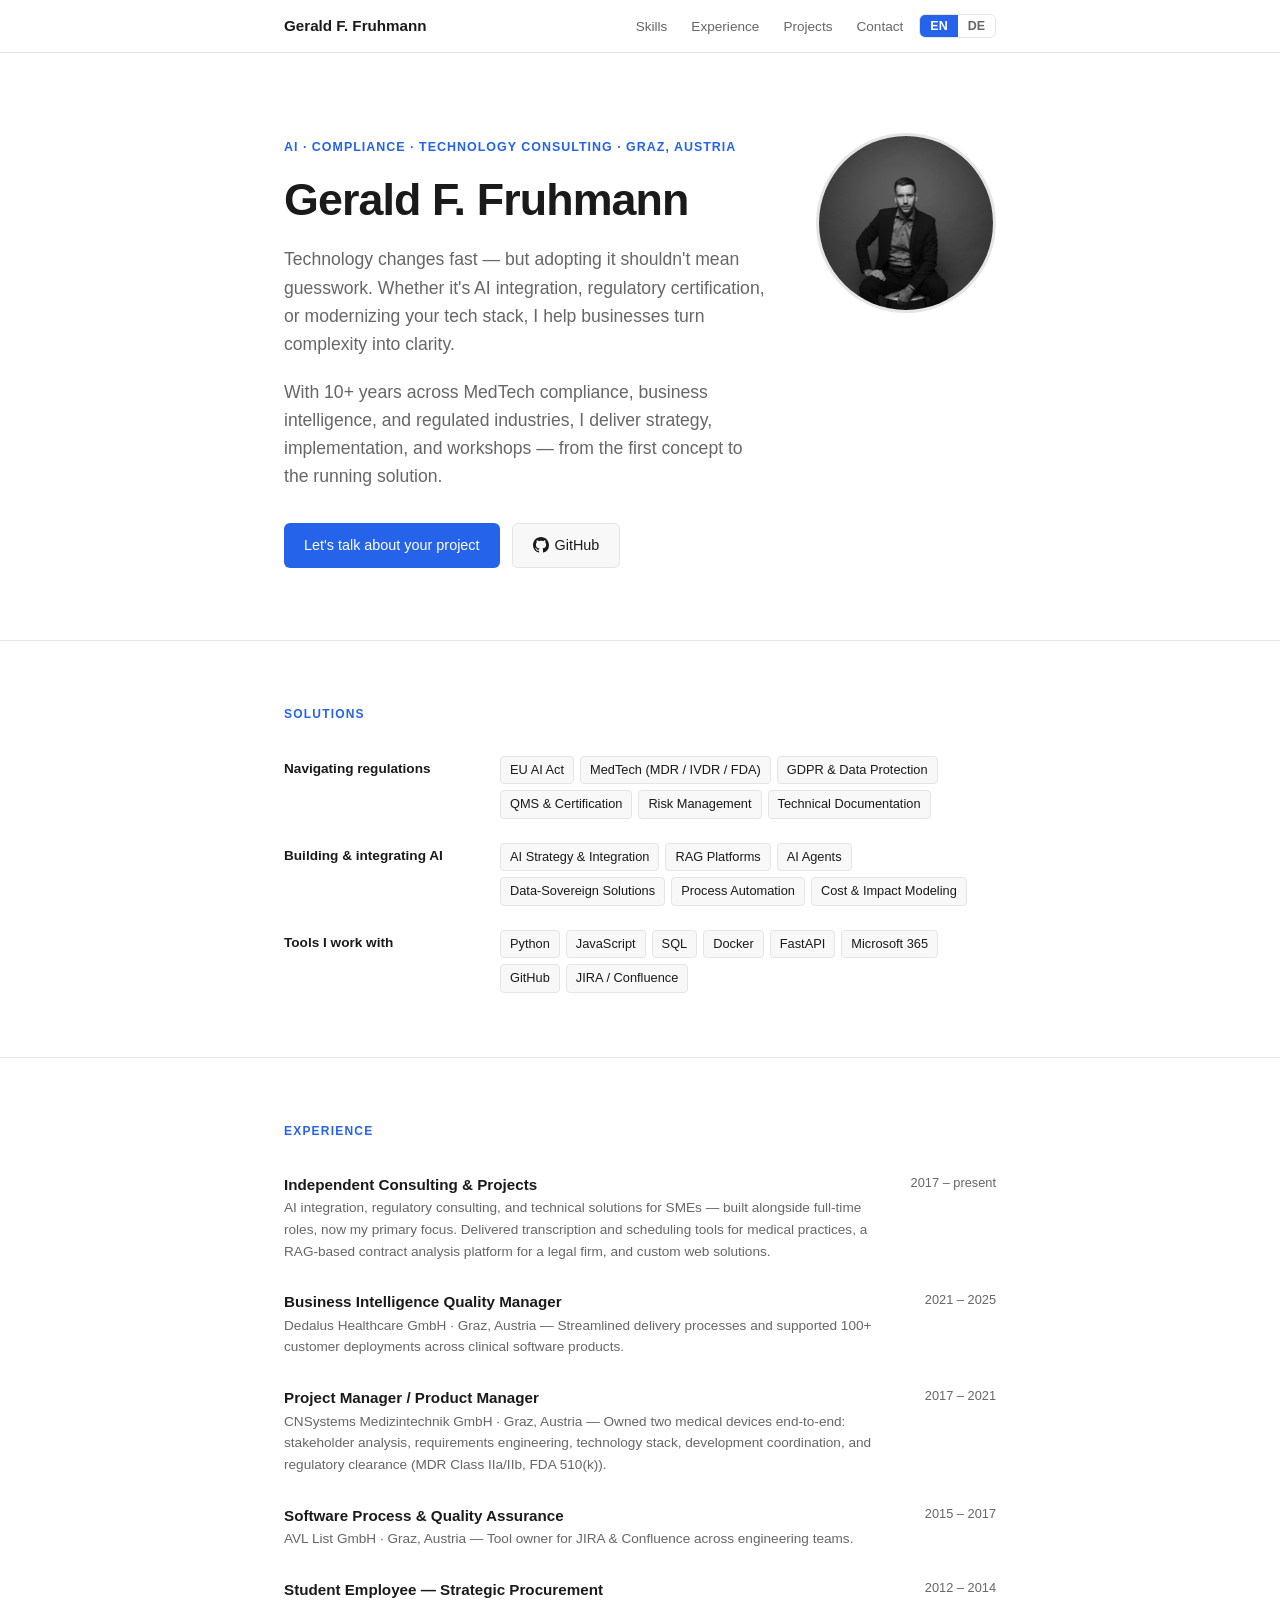
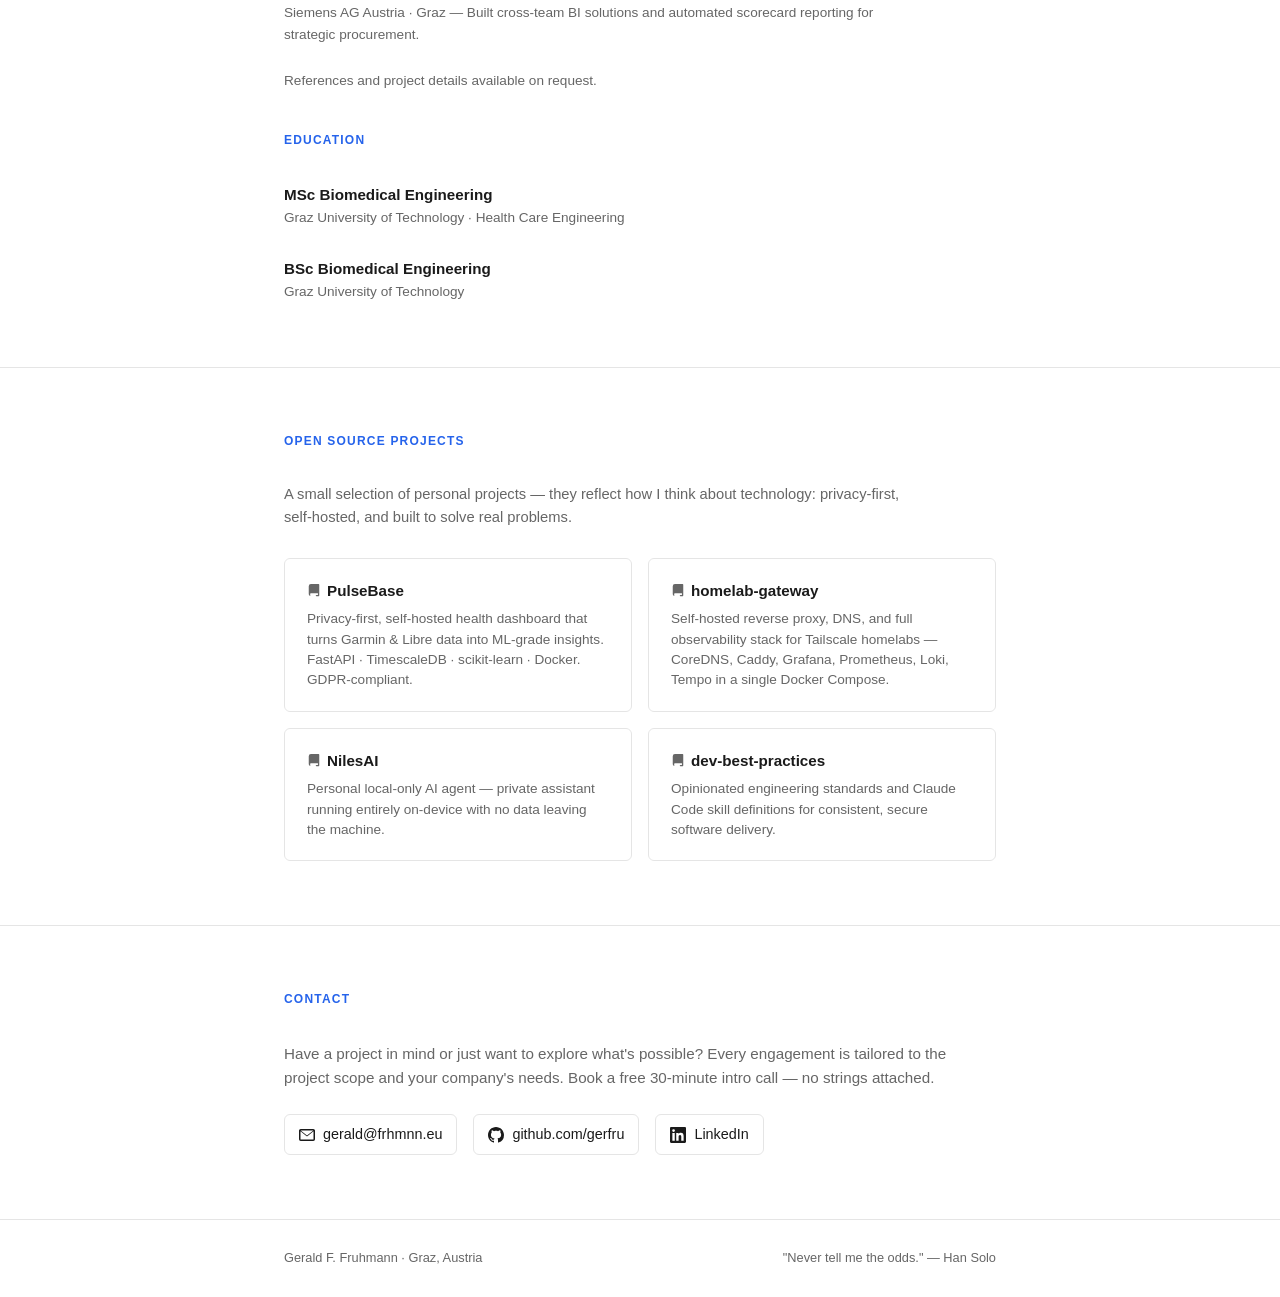
==== commit c67f3388: "Add OG image, social meta tags, and update footer quote - Add og:image with portrait-based preview f" ====
--- a/index.html
+++ b/index.html
@@ -13,9 +13,13 @@
   <meta property="og:description" content="Strategic guidance and hands-on implementation for AI integration, regulatory compliance, and technology modernization. Based in Graz, Austria." />
   <meta property="og:url" content="https://gerfru.github.io/" />
   <meta property="og:locale" content="en_US" />
+  <meta property="og:locale:alternate" content="de_AT" />
+  <meta property="og:image" content="https://gerfru.github.io/og_image_gerfru.png" />
+  <meta property="og:image:width" content="1200" />
+  <meta property="og:image:height" content="630" />
 
   <!-- Twitter Card -->
-  <meta name="twitter:card" content="summary" />
+  <meta name="twitter:card" content="summary_large_image" />
   <meta name="twitter:title" content="Gerald F. Fruhmann — AI, Compliance & Technology Consulting" />
   <meta name="twitter:description" content="Strategic guidance and hands-on implementation for AI integration, regulatory compliance, and technology modernization. Based in Graz, Austria." />
 
@@ -720,8 +724,8 @@
   <footer>
     <div class="container">
       <p>Gerald F. Fruhmann · Graz, Austria</p>
-      <p lang="en">"What you wish to ignite in others must burn within yourself first."</p>
-      <p lang="de">„Was du in anderen entzünden willst, muss in dir selbst brennen."</p>
+      <p lang="en">"Never tell me the odds." — Han Solo</p>
+      <p lang="de">„Sag mir niemals wie meine Chancen stehen." — Han Solo</p>
     </div>
   </footer>
 
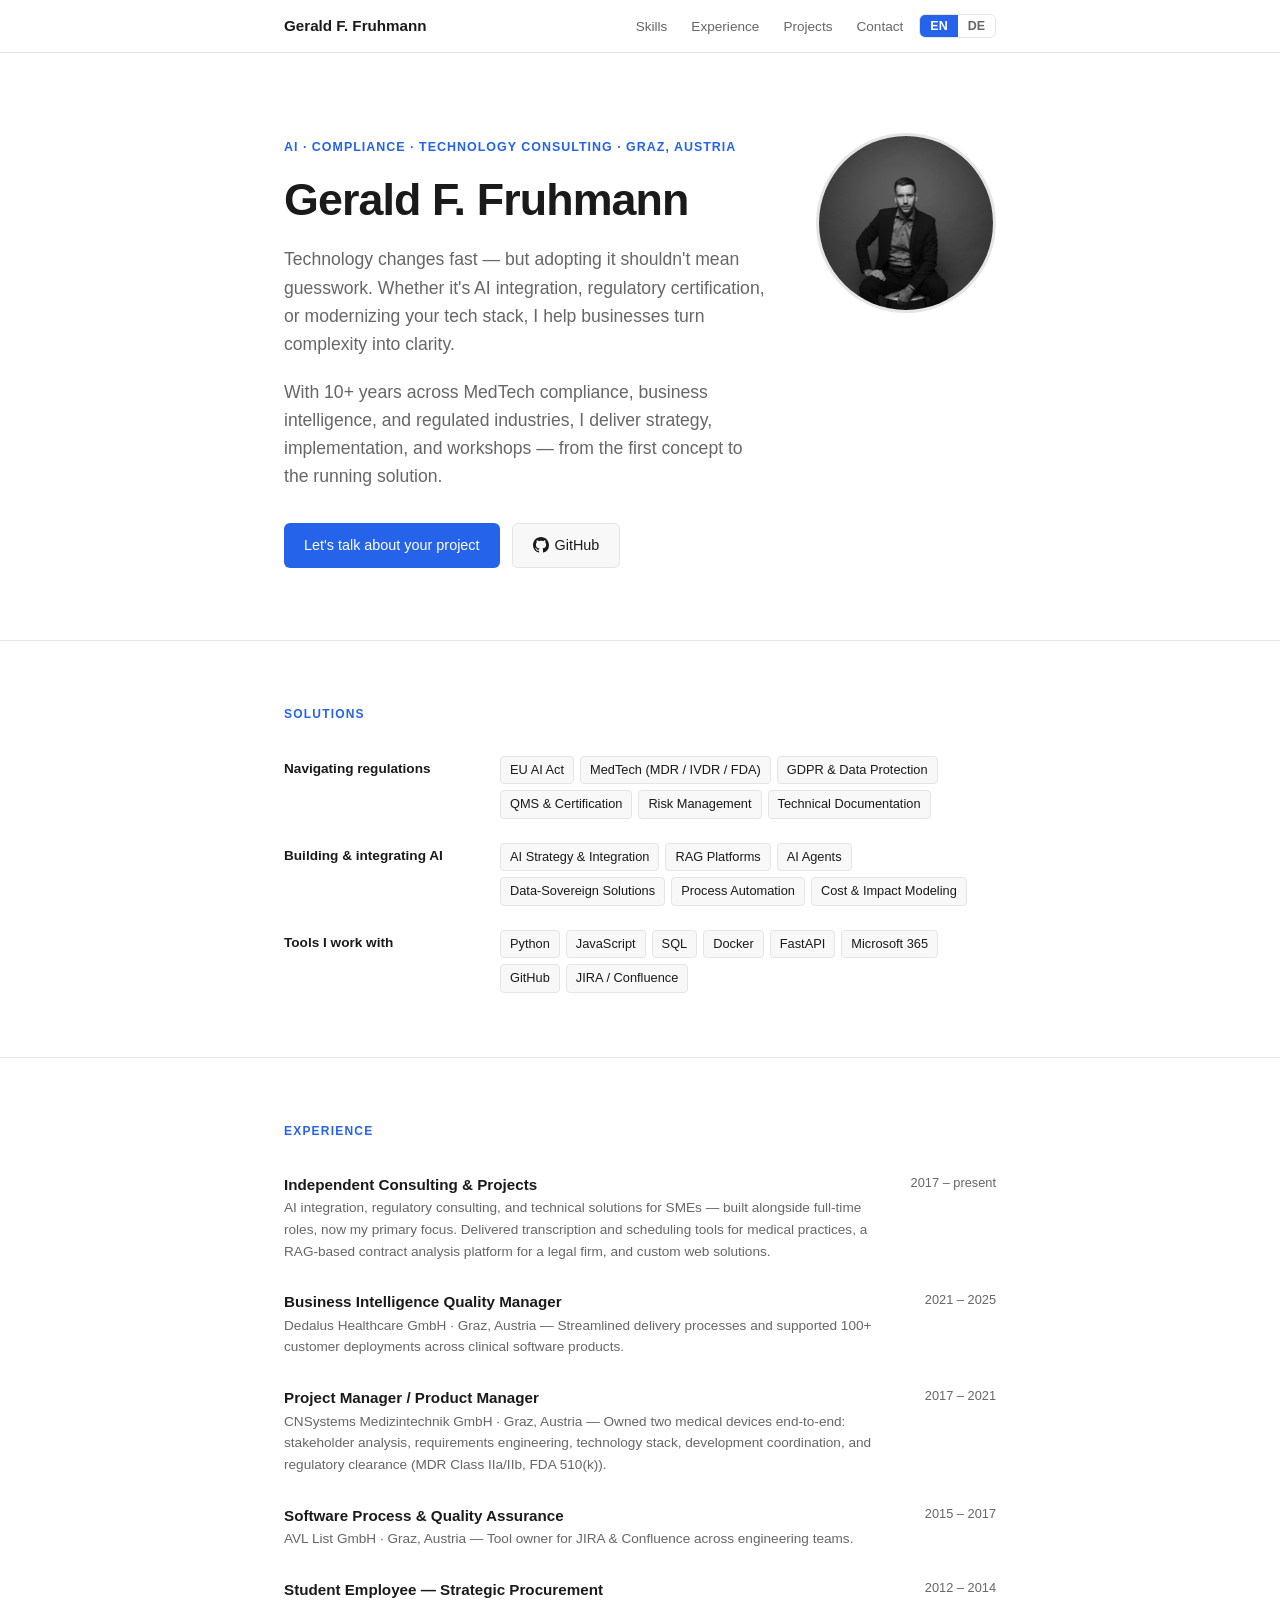
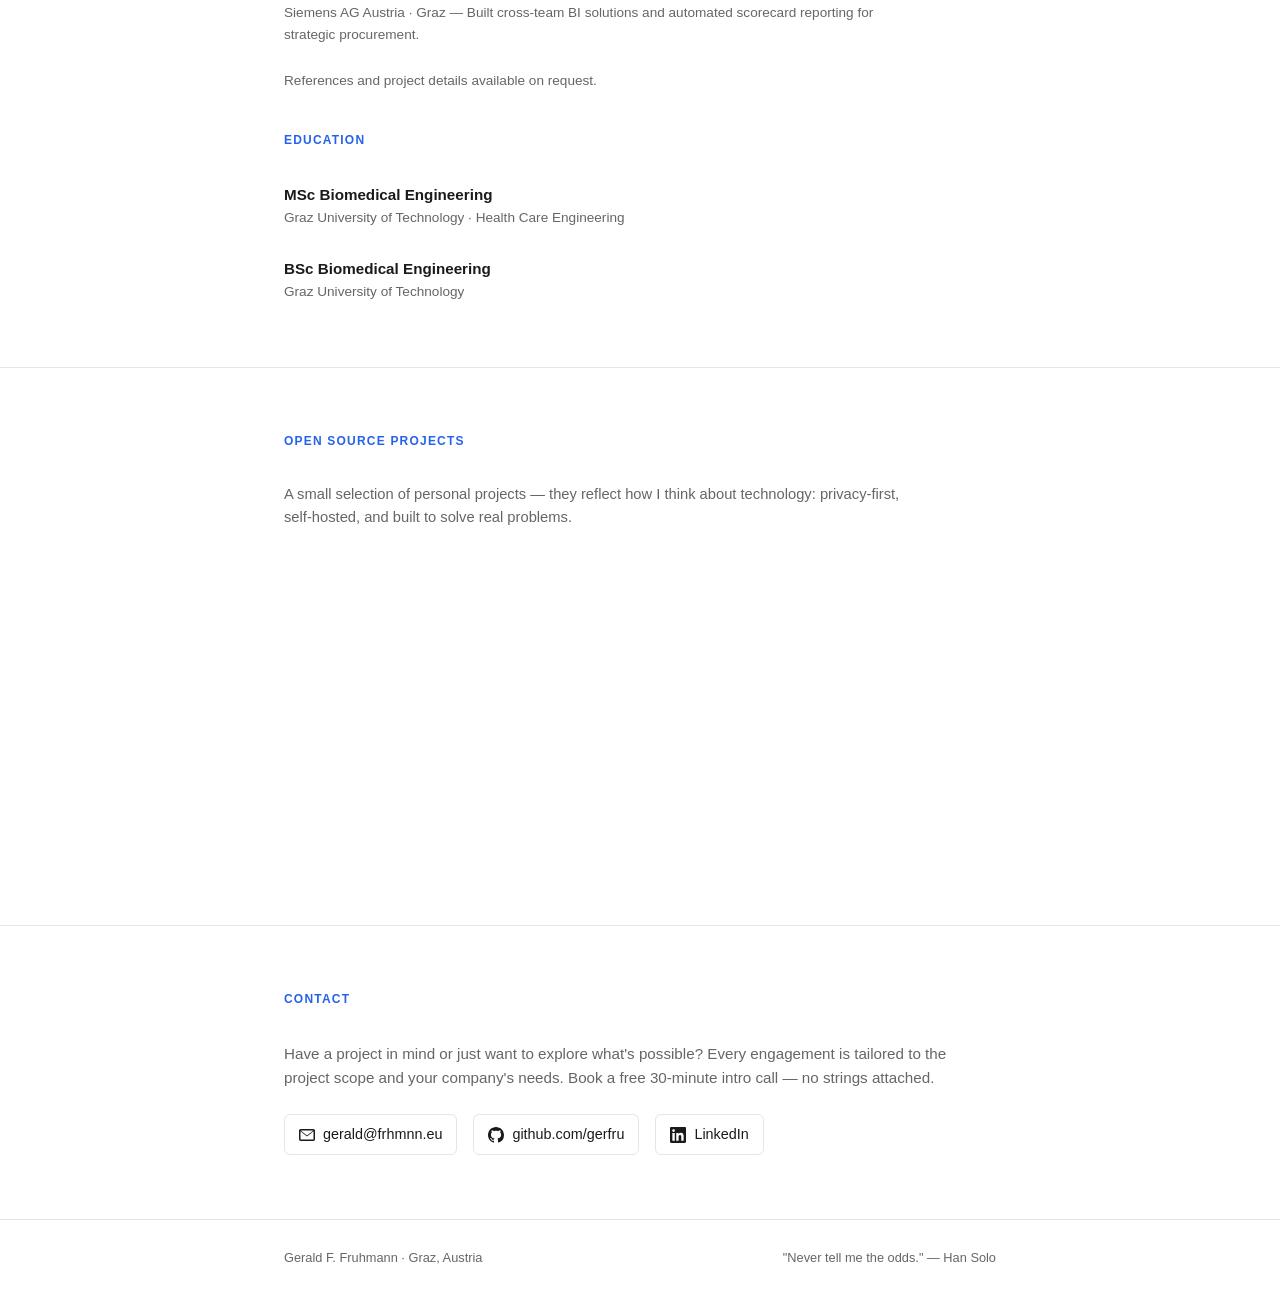
==== commit 4d9a869e: "optimization for search engines and AI" ====
--- a/index.html
+++ b/index.html
@@ -25,6 +25,47 @@
 
   <!-- Favicon -->
   <link rel="icon" type="image/svg+xml" href="data:image/svg+xml,%3Csvg xmlns='http://www.w3.org/2000/svg' viewBox='0 0 64 64'%3E%3Crect width='64' height='64' rx='14' fill='%232563eb'/%3E%3Ctext x='32' y='41' font-family='-apple-system,BlinkMacSystemFont,sans-serif' font-size='28' font-weight='700' fill='white' text-anchor='middle'%3EGF%3C/text%3E%3C/svg%3E" />
+
+  <!-- Structured Data -->
+  <script type="application/ld+json">
+  {
+    "@context": "https://schema.org",
+    "@type": "Person",
+    "name": "Gerald F. Fruhmann",
+    "url": "https://gerfru.github.io",
+    "image": "https://gerfru.github.io/portrait.jpg",
+    "jobTitle": "AI, Compliance & Technology Consultant",
+    "address": {
+      "@type": "PostalAddress",
+      "addressLocality": "Graz",
+      "addressCountry": "AT"
+    },
+    "knowsAbout": [
+      "Artificial Intelligence",
+      "Medical Device Regulation",
+      "ISO 13485",
+      "GDPR",
+      "Risk Management",
+      "Product Management",
+      "Requirements Engineering",
+      "Python",
+      "RAG Systems"
+    ],
+    "sameAs": [
+      "https://linkedin.com/in/geraldfruhmann"
+    ]
+  }
+  </script>
+  <script type="application/ld+json">
+  {
+    "@context": "https://schema.org",
+    "@type": "WebSite",
+    "name": "Gerald F. Fruhmann — AI, Compliance & Technology Consulting",
+    "url": "https://gerfru.github.io",
+    "inLanguage": ["en", "de"]
+  }
+  </script>
+
   <style>
     *, *::before, *::after { box-sizing: border-box; margin: 0; padding: 0; }
 
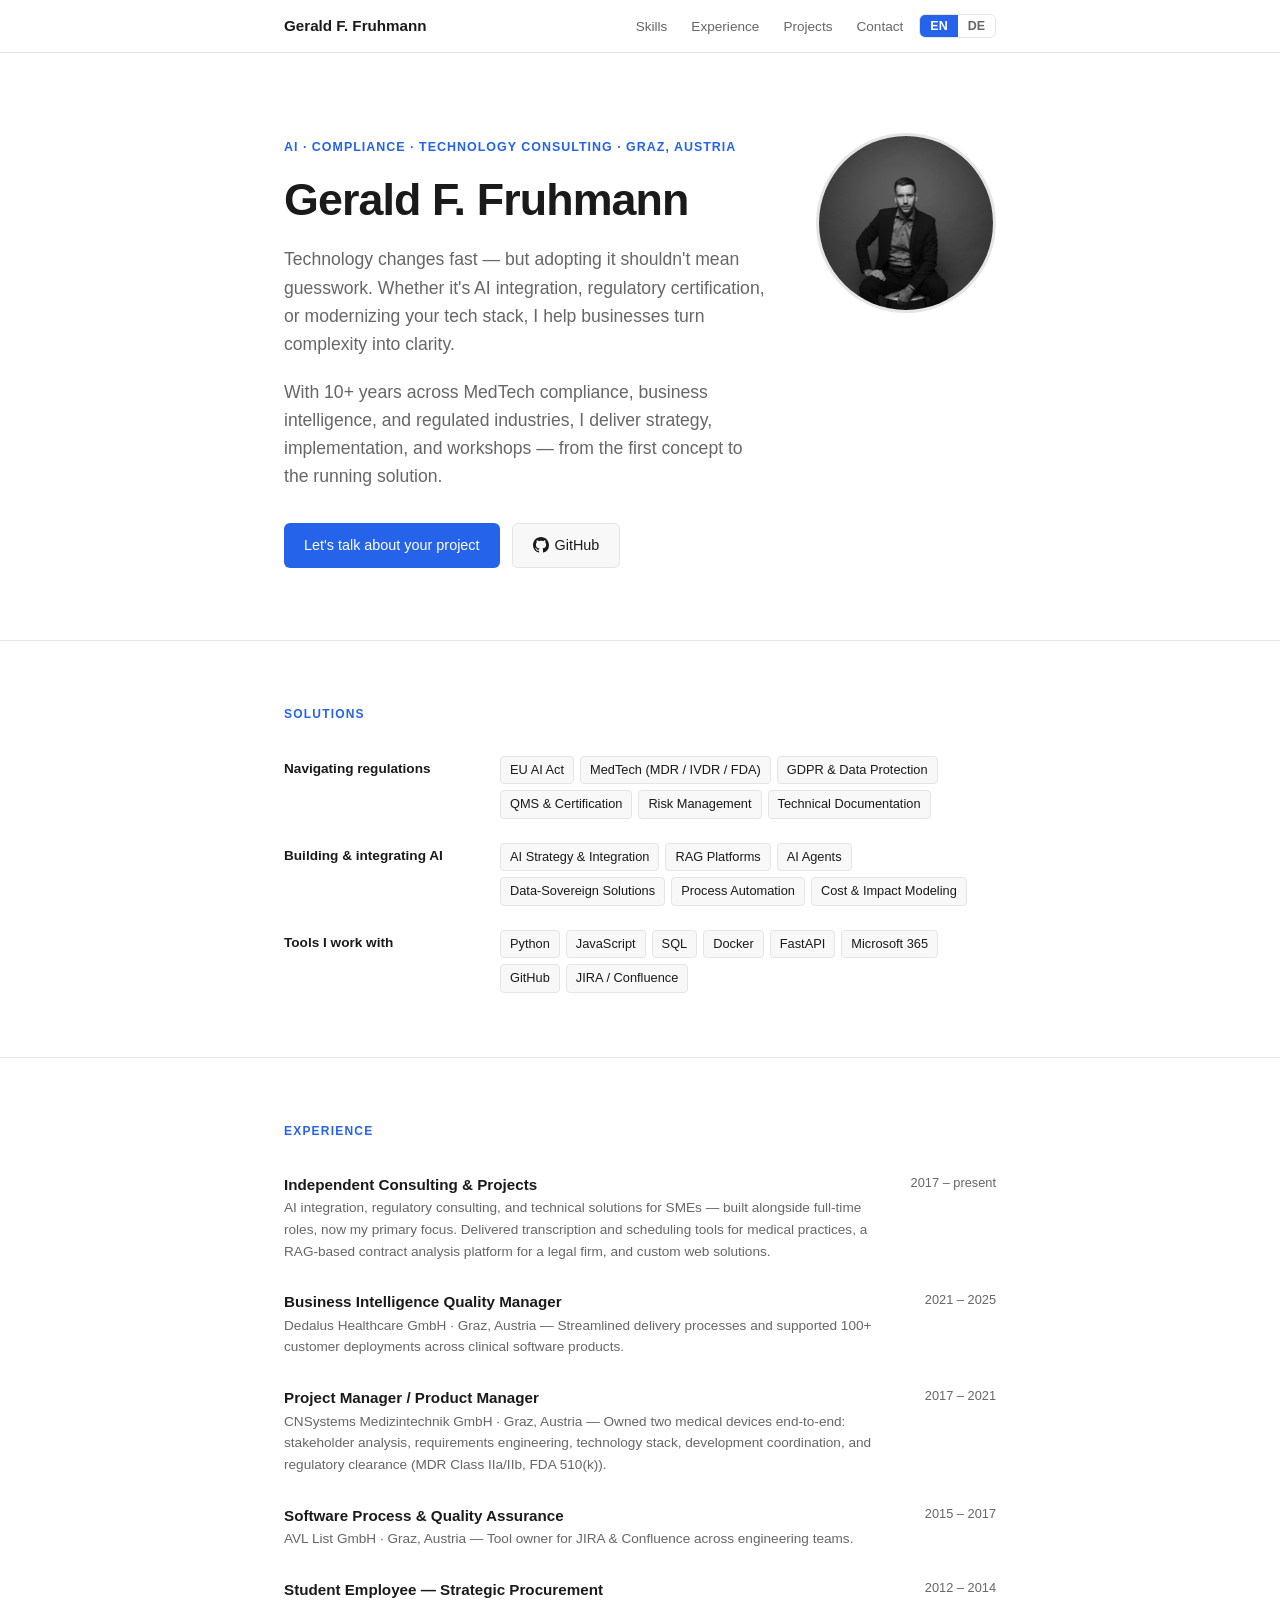
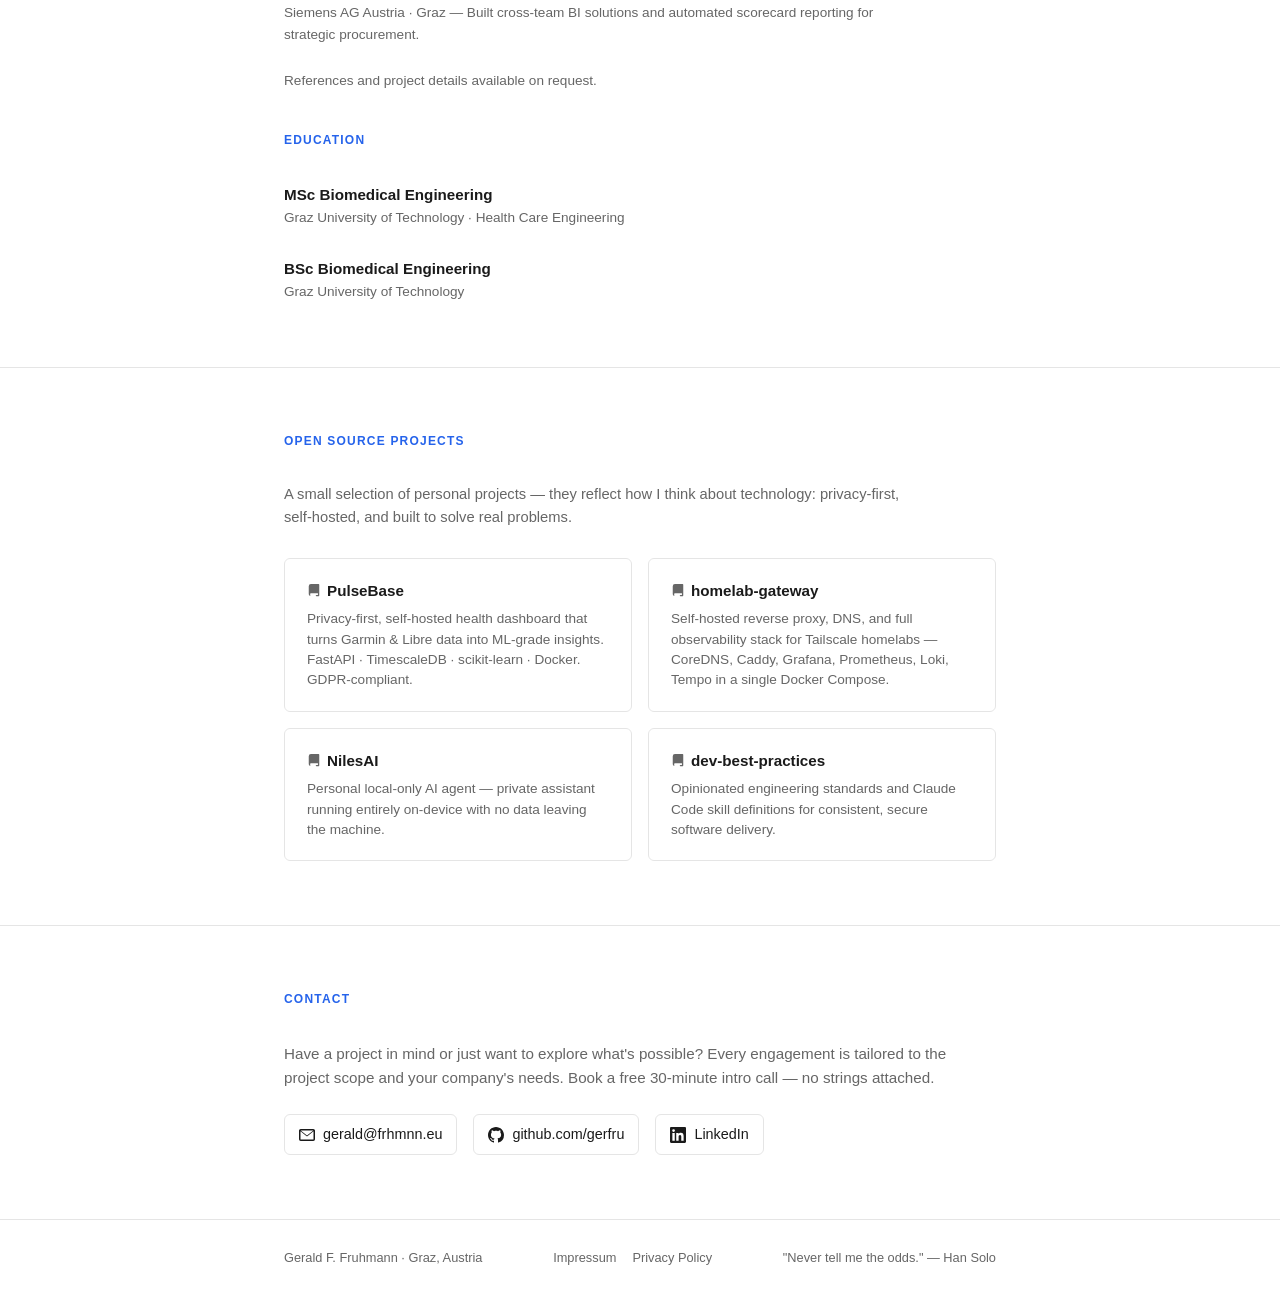
==== commit 064fef0f: "added Data-Protection and Imprint" ====
--- a/index.html
+++ b/index.html
@@ -25,6 +25,9 @@
 
   <!-- Favicon -->
   <link rel="icon" type="image/svg+xml" href="data:image/svg+xml,%3Csvg xmlns='http://www.w3.org/2000/svg' viewBox='0 0 64 64'%3E%3Crect width='64' height='64' rx='14' fill='%232563eb'/%3E%3Ctext x='32' y='41' font-family='-apple-system,BlinkMacSystemFont,sans-serif' font-size='28' font-weight='700' fill='white' text-anchor='middle'%3EGF%3C/text%3E%3C/svg%3E" />
+
+  <!-- Shared Styles -->
+  <link rel="stylesheet" href="style.css" />
 
   <!-- Structured Data -->
   <script type="application/ld+json">
@@ -67,146 +70,9 @@
   </script>
 
   <style>
-    *, *::before, *::after { box-sizing: border-box; margin: 0; padding: 0; }
-
-    :root {
-      --text:    #1a1a1a;
-      --muted:   #666;
-      --border:  #e5e5e5;
-      --bg:      #ffffff;
-      --bg-soft: #f8f8f8;
-      --accent:  #2563eb;
-      --radius:  6px;
-    }
-
-    html { font-size: 16px; scroll-behavior: smooth; }
-
-    body {
-      font-family: -apple-system, BlinkMacSystemFont, "Segoe UI", Helvetica, Arial, sans-serif;
-      color: var(--text);
-      background: var(--bg);
-      line-height: 1.6;
-      -webkit-font-smoothing: antialiased;
-    }
-
-    a { color: var(--accent); text-decoration: none; }
-    a:hover { text-decoration: underline; }
-
-    /* ── Language Toggle ─────────────────────────────── */
-    html[lang="en"] [lang="de"] { display: none; }
-    html[lang="de"] [lang="en"] { display: none; }
-
-    .lang-toggle {
-      display: inline-flex;
-      align-items: center;
-      gap: 0;
-      border: 1px solid var(--border);
-      border-radius: var(--radius);
-      overflow: hidden;
-      font-size: 0.78rem;
-      font-weight: 600;
-      cursor: pointer;
-      margin-left: 16px;
-    }
-
-    .lang-toggle button {
-      background: none;
-      border: none;
-      padding: 4px 10px;
-      font-size: 0.78rem;
-      font-weight: 600;
-      cursor: pointer;
-      color: var(--muted);
-      transition: background 0.15s, color 0.15s;
-      font-family: inherit;
-    }
-
-    .lang-toggle button.active {
-      background: var(--accent);
-      color: #fff;
-    }
-
-    .lang-toggle button:hover:not(.active) {
-      background: var(--bg-soft);
-      color: var(--text);
-    }
-
-    /* ── Accessibility ────────────────────────────────── */
-    .skip-link {
-      position: absolute;
-      top: -100%;
-      left: 16px;
-      padding: 8px 16px;
-      background: var(--accent);
-      color: #fff;
-      border-radius: var(--radius);
-      font-size: 0.85rem;
-      font-weight: 500;
-      z-index: 100;
-      transition: top 0.15s;
-    }
-
-    .skip-link:focus {
-      top: 8px;
-      text-decoration: none;
-    }
-
-    :focus-visible {
-      outline: 2px solid var(--accent);
-      outline-offset: 2px;
-    }
-
-    /* ── Layout ─────────────────────────────────────── */
-    .container {
-      max-width: 760px;
-      margin: 0 auto;
-      padding: 0 24px;
-    }
-
+    /* ── Page-specific styles (shared styles in style.css) ── */
     section { padding: 64px 0; }
     section + section { border-top: 1px solid var(--border); }
-
-    /* ── Nav ─────────────────────────────────────────── */
-    nav {
-      position: sticky;
-      top: 0;
-      z-index: 10;
-      background: rgba(255,255,255,0.92);
-      backdrop-filter: blur(8px);
-      border-bottom: 1px solid var(--border);
-    }
-
-    nav .container {
-      display: flex;
-      align-items: center;
-      justify-content: space-between;
-      height: 52px;
-    }
-
-    .nav-name {
-      font-weight: 600;
-      font-size: 0.95rem;
-      color: var(--text);
-    }
-
-    .nav-right {
-      display: flex;
-      align-items: center;
-      gap: 0;
-    }
-
-    .nav-links {
-      display: flex;
-      gap: 24px;
-      list-style: none;
-    }
-
-    .nav-links a {
-      font-size: 0.85rem;
-      color: var(--muted);
-    }
-
-    .nav-links a:hover { color: var(--text); text-decoration: none; }
 
     /* ── Hero ─────────────────────────────────────────── */
     #about { padding-top: 80px; padding-bottom: 72px; }
@@ -423,22 +289,6 @@
       text-decoration: none;
     }
 
-    /* ── Footer ───────────────────────────────────────── */
-    footer {
-      border-top: 1px solid var(--border);
-      padding: 28px 0;
-    }
-
-    footer .container {
-      display: flex;
-      justify-content: space-between;
-      align-items: center;
-      flex-wrap: wrap;
-      gap: 8px;
-    }
-
-    footer p { font-size: 0.8rem; color: var(--muted); }
-
     /* ── Animations ───────────────────────────────────── */
     @keyframes fade-up {
       from { opacity: 0; transform: translateY(20px); }
@@ -470,7 +320,6 @@
       .exp-item  { grid-template-columns: 1fr; }
       .exp-date  { text-align: left; }
       .projects-grid { grid-template-columns: 1fr; }
-      .nav-links { gap: 16px; }
     }
   </style>
 </head>
@@ -480,7 +329,7 @@
 
   <nav role="navigation" aria-label="Main navigation">
     <div class="container">
-      <span class="nav-name">Gerald F. Fruhmann</span>
+      <a class="nav-name" href="/">Gerald F. Fruhmann</a>
       <div class="nav-right">
         <ul class="nav-links">
           <li><a href="#skills" lang="en">Skills</a><a href="#skills" lang="de">Kompetenzen</a></li>
@@ -765,6 +614,10 @@
   <footer>
     <div class="container">
       <p>Gerald F. Fruhmann · Graz, Austria</p>
+      <div class="footer-legal">
+        <a href="/impressum">Impressum</a>
+        <a href="/datenschutz"><span lang="en">Privacy Policy</span><span lang="de">Datenschutz</span></a>
+      </div>
       <p lang="en">"Never tell me the odds." — Han Solo</p>
       <p lang="de">„Sag mir niemals wie meine Chancen stehen." — Han Solo</p>
     </div>
--- a/style.css
+++ b/style.css
@@ -0,0 +1,234 @@
+/* ── Reset & Variables ────────────────────────────── */
+*, *::before, *::after { box-sizing: border-box; margin: 0; padding: 0; }
+
+:root {
+  --text:    #1a1a1a;
+  --muted:   #666;
+  --border:  #e5e5e5;
+  --bg:      #ffffff;
+  --bg-soft: #f8f8f8;
+  --accent:  #2563eb;
+  --radius:  6px;
+}
+
+html { font-size: 16px; scroll-behavior: smooth; }
+
+body {
+  font-family: -apple-system, BlinkMacSystemFont, "Segoe UI", Helvetica, Arial, sans-serif;
+  color: var(--text);
+  background: var(--bg);
+  line-height: 1.6;
+  -webkit-font-smoothing: antialiased;
+}
+
+a { color: var(--accent); text-decoration: none; }
+a:hover { text-decoration: underline; }
+
+/* ── Language Toggle ─────────────────────────────── */
+html[lang="en"] [lang="de"] { display: none; }
+html[lang="de"] [lang="en"] { display: none; }
+
+.lang-toggle {
+  display: inline-flex;
+  align-items: center;
+  gap: 0;
+  border: 1px solid var(--border);
+  border-radius: var(--radius);
+  overflow: hidden;
+  font-size: 0.78rem;
+  font-weight: 600;
+  cursor: pointer;
+  margin-left: 16px;
+}
+
+.lang-toggle button {
+  background: none;
+  border: none;
+  padding: 4px 10px;
+  font-size: 0.78rem;
+  font-weight: 600;
+  cursor: pointer;
+  color: var(--muted);
+  transition: background 0.15s, color 0.15s;
+  font-family: inherit;
+}
+
+.lang-toggle button.active {
+  background: var(--accent);
+  color: #fff;
+}
+
+.lang-toggle button:hover:not(.active) {
+  background: var(--bg-soft);
+  color: var(--text);
+}
+
+/* ── Accessibility ────────────────────────────────── */
+.skip-link {
+  position: absolute;
+  top: -100%;
+  left: 16px;
+  padding: 8px 16px;
+  background: var(--accent);
+  color: #fff;
+  border-radius: var(--radius);
+  font-size: 0.85rem;
+  font-weight: 500;
+  z-index: 100;
+  transition: top 0.15s;
+}
+
+.skip-link:focus {
+  top: 8px;
+  text-decoration: none;
+}
+
+:focus-visible {
+  outline: 2px solid var(--accent);
+  outline-offset: 2px;
+}
+
+/* ── Layout ─────────────────────────────────────── */
+.container {
+  max-width: 760px;
+  margin: 0 auto;
+  padding: 0 24px;
+}
+
+/* ── Nav ─────────────────────────────────────────── */
+nav {
+  position: sticky;
+  top: 0;
+  z-index: 10;
+  background: rgba(255,255,255,0.92);
+  backdrop-filter: blur(8px);
+  border-bottom: 1px solid var(--border);
+}
+
+nav .container {
+  display: flex;
+  align-items: center;
+  justify-content: space-between;
+  height: 52px;
+}
+
+.nav-name {
+  font-weight: 600;
+  font-size: 0.95rem;
+  color: var(--text);
+  text-decoration: none;
+}
+
+.nav-name:hover {
+  text-decoration: none;
+}
+
+.nav-right {
+  display: flex;
+  align-items: center;
+  gap: 0;
+}
+
+.nav-links {
+  display: flex;
+  gap: 24px;
+  list-style: none;
+}
+
+.nav-links a {
+  font-size: 0.85rem;
+  color: var(--muted);
+}
+
+.nav-links a:hover { color: var(--text); text-decoration: none; }
+
+/* ── Footer ───────────────────────────────────────── */
+footer {
+  border-top: 1px solid var(--border);
+  padding: 28px 0;
+}
+
+footer .container {
+  display: flex;
+  justify-content: space-between;
+  align-items: center;
+  flex-wrap: wrap;
+  gap: 8px;
+}
+
+footer p { font-size: 0.8rem; color: var(--muted); }
+
+.footer-legal {
+  display: flex;
+  gap: 16px;
+  font-size: 0.8rem;
+}
+
+.footer-legal a {
+  color: var(--muted);
+  text-decoration: none;
+}
+
+.footer-legal a:hover {
+  color: var(--text);
+  text-decoration: underline;
+}
+
+/* ── Legal page content ───────────────────────────── */
+.legal-content h1 {
+  font-size: clamp(1.6rem, 4vw, 2.2rem);
+  font-weight: 700;
+  line-height: 1.2;
+  letter-spacing: -0.02em;
+  margin-bottom: 8px;
+}
+
+.legal-content .legal-subtitle {
+  font-size: 0.9rem;
+  color: var(--muted);
+  margin-bottom: 40px;
+}
+
+.legal-content h2 {
+  font-size: 1.15rem;
+  font-weight: 600;
+  margin-top: 36px;
+  margin-bottom: 12px;
+}
+
+.legal-content p {
+  font-size: 0.9rem;
+  color: var(--muted);
+  margin-bottom: 10px;
+  line-height: 1.65;
+}
+
+.legal-content ul {
+  margin-left: 20px;
+  margin-bottom: 12px;
+}
+
+.legal-content li {
+  font-size: 0.9rem;
+  color: var(--muted);
+  line-height: 1.65;
+  margin-bottom: 4px;
+}
+
+.legal-content a {
+  color: var(--accent);
+}
+
+.legal-content .placeholder {
+  background: #fff3cd;
+  border: 1px dashed #ffc107;
+  border-radius: var(--radius);
+  padding: 2px 8px;
+  font-size: 0.85rem;
+  color: #856404;
+}
+
+/* ── Responsive ───────────────────────────────────── */
+@media (max-width: 600px) {
+  .nav-links { gap: 16px; }
+}
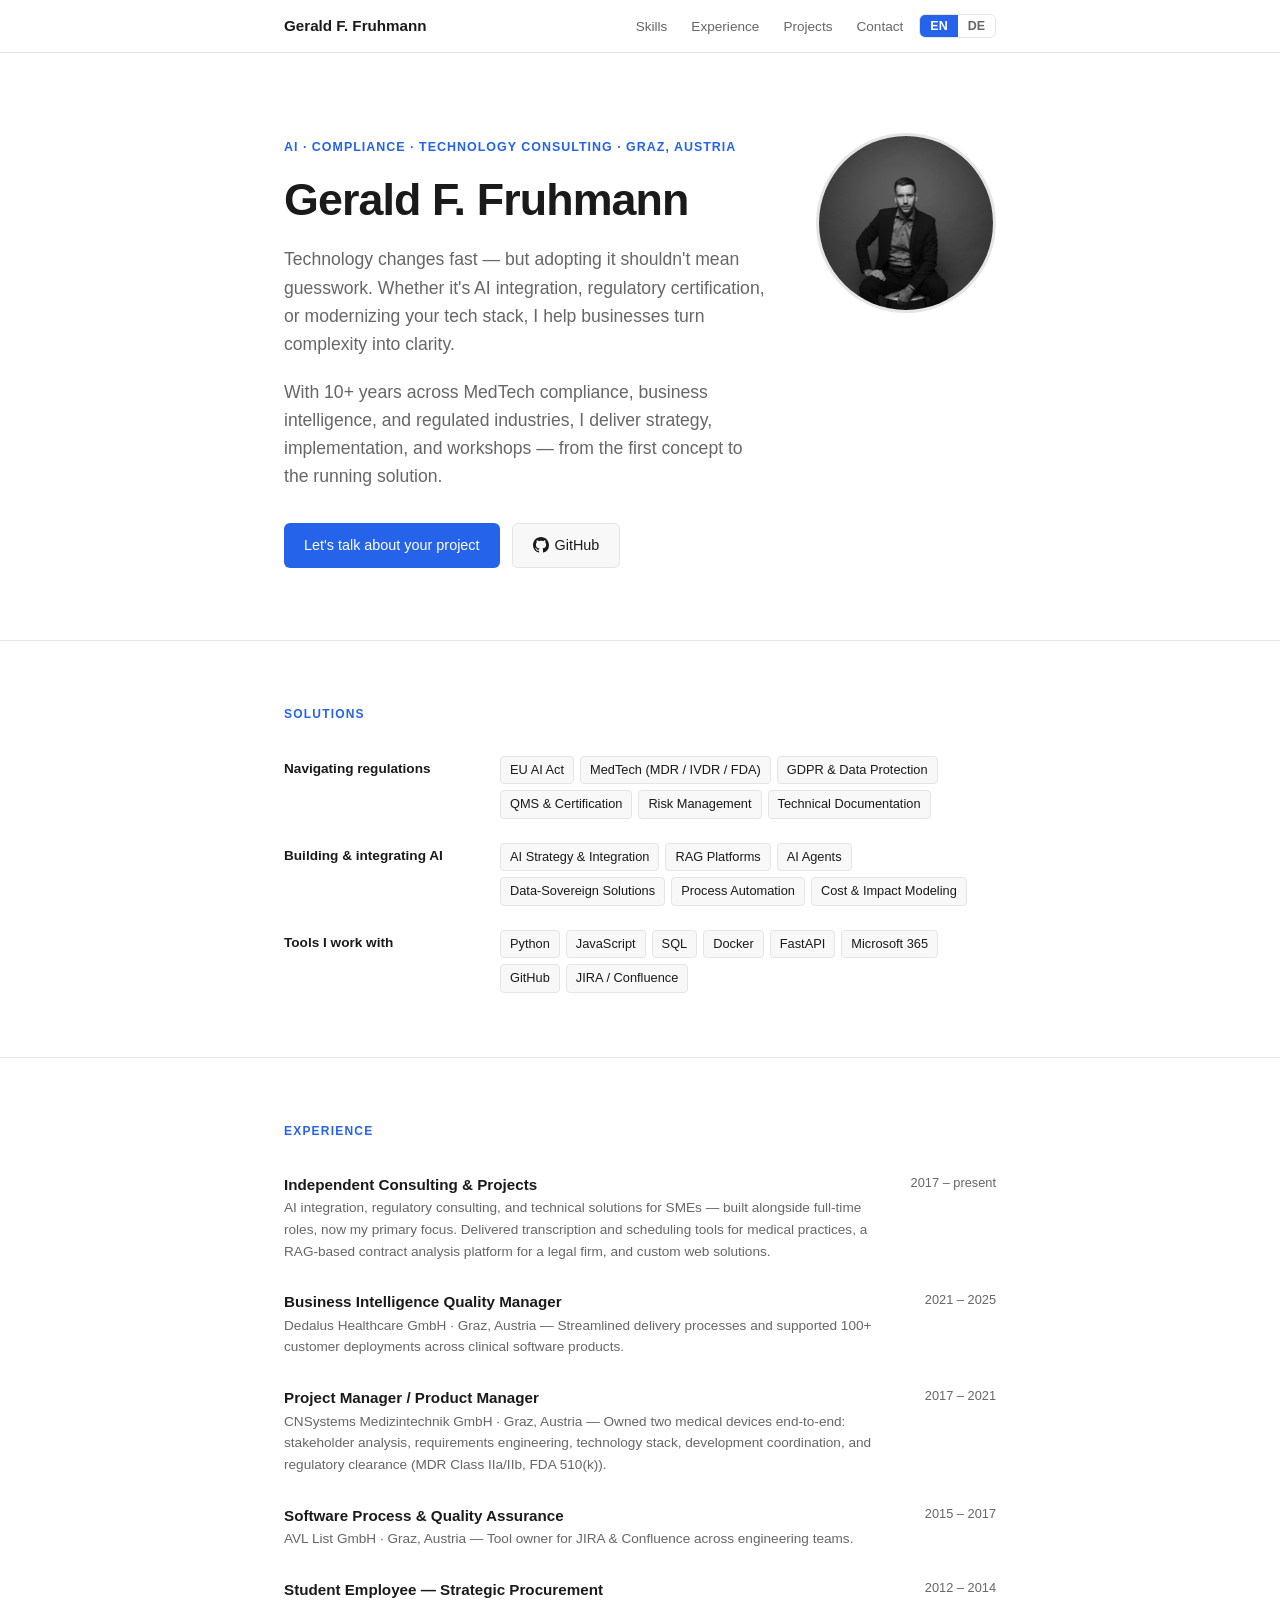
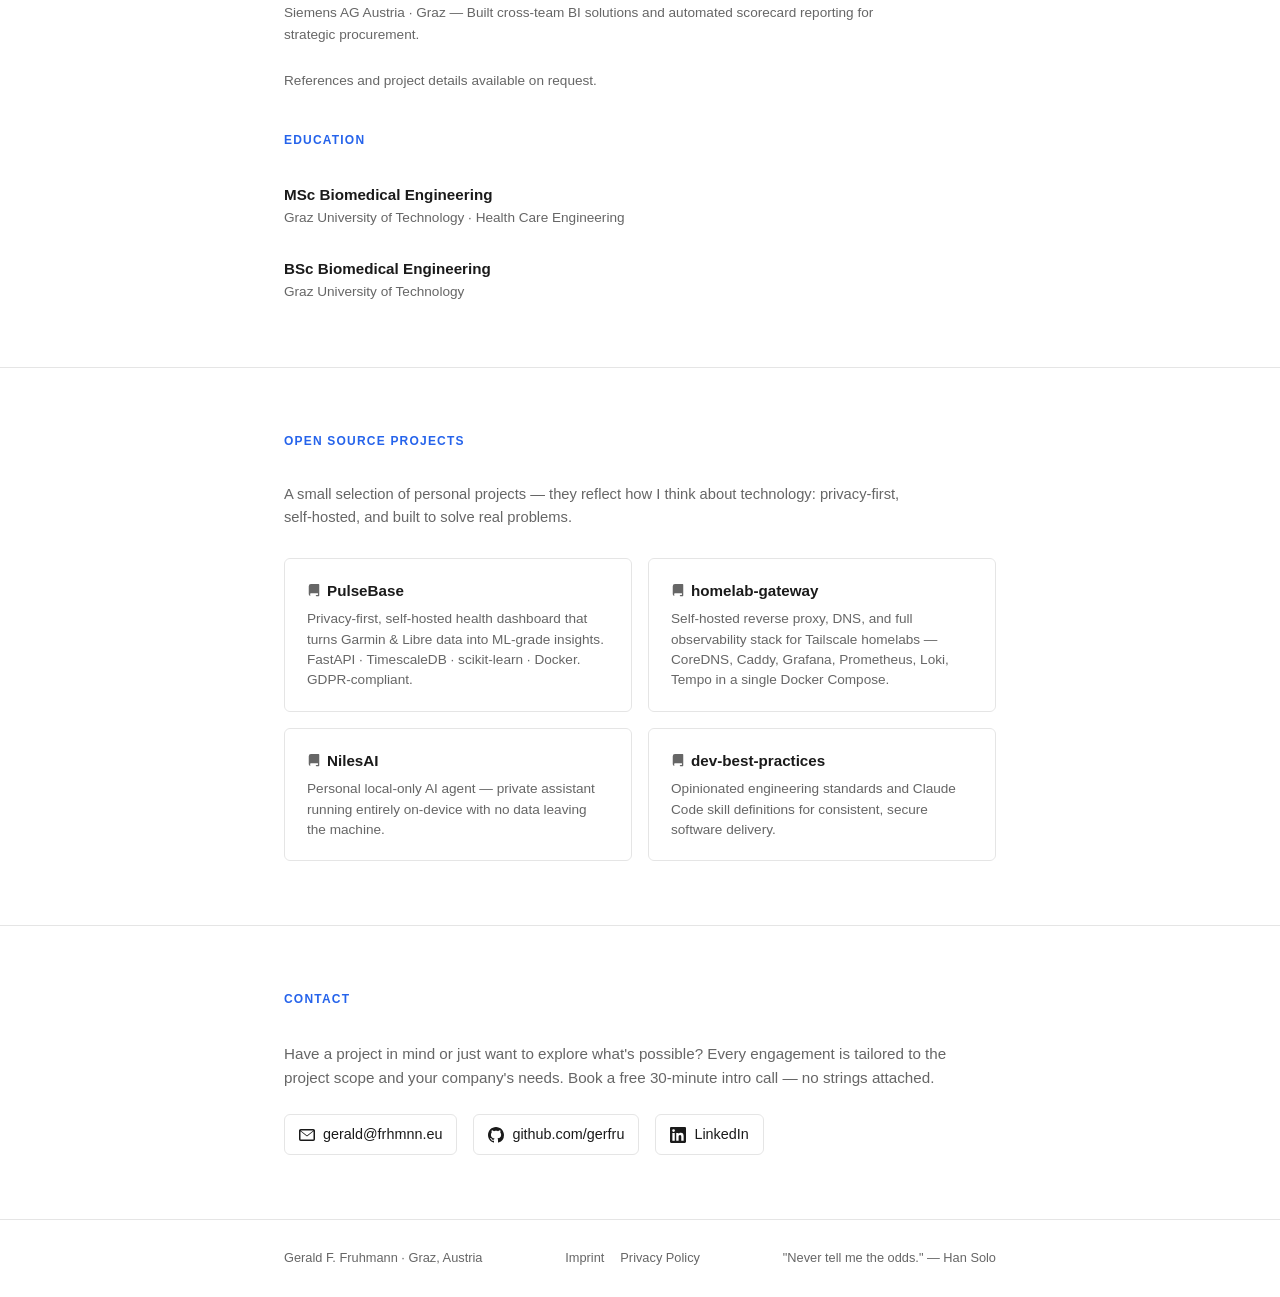
==== commit 7b21da2e: "fix spelling error" ====
--- a/index.html
+++ b/index.html
@@ -615,7 +615,7 @@
     <div class="container">
       <p>Gerald F. Fruhmann · Graz, Austria</p>
       <div class="footer-legal">
-        <a href="/impressum">Impressum</a>
+        <a href="/impressum"><span lang="en">Imprint</span><span lang="de">Impressum</span></a>
         <a href="/datenschutz"><span lang="en">Privacy Policy</span><span lang="de">Datenschutz</span></a>
       </div>
       <p lang="en">"Never tell me the odds." — Han Solo</p>
